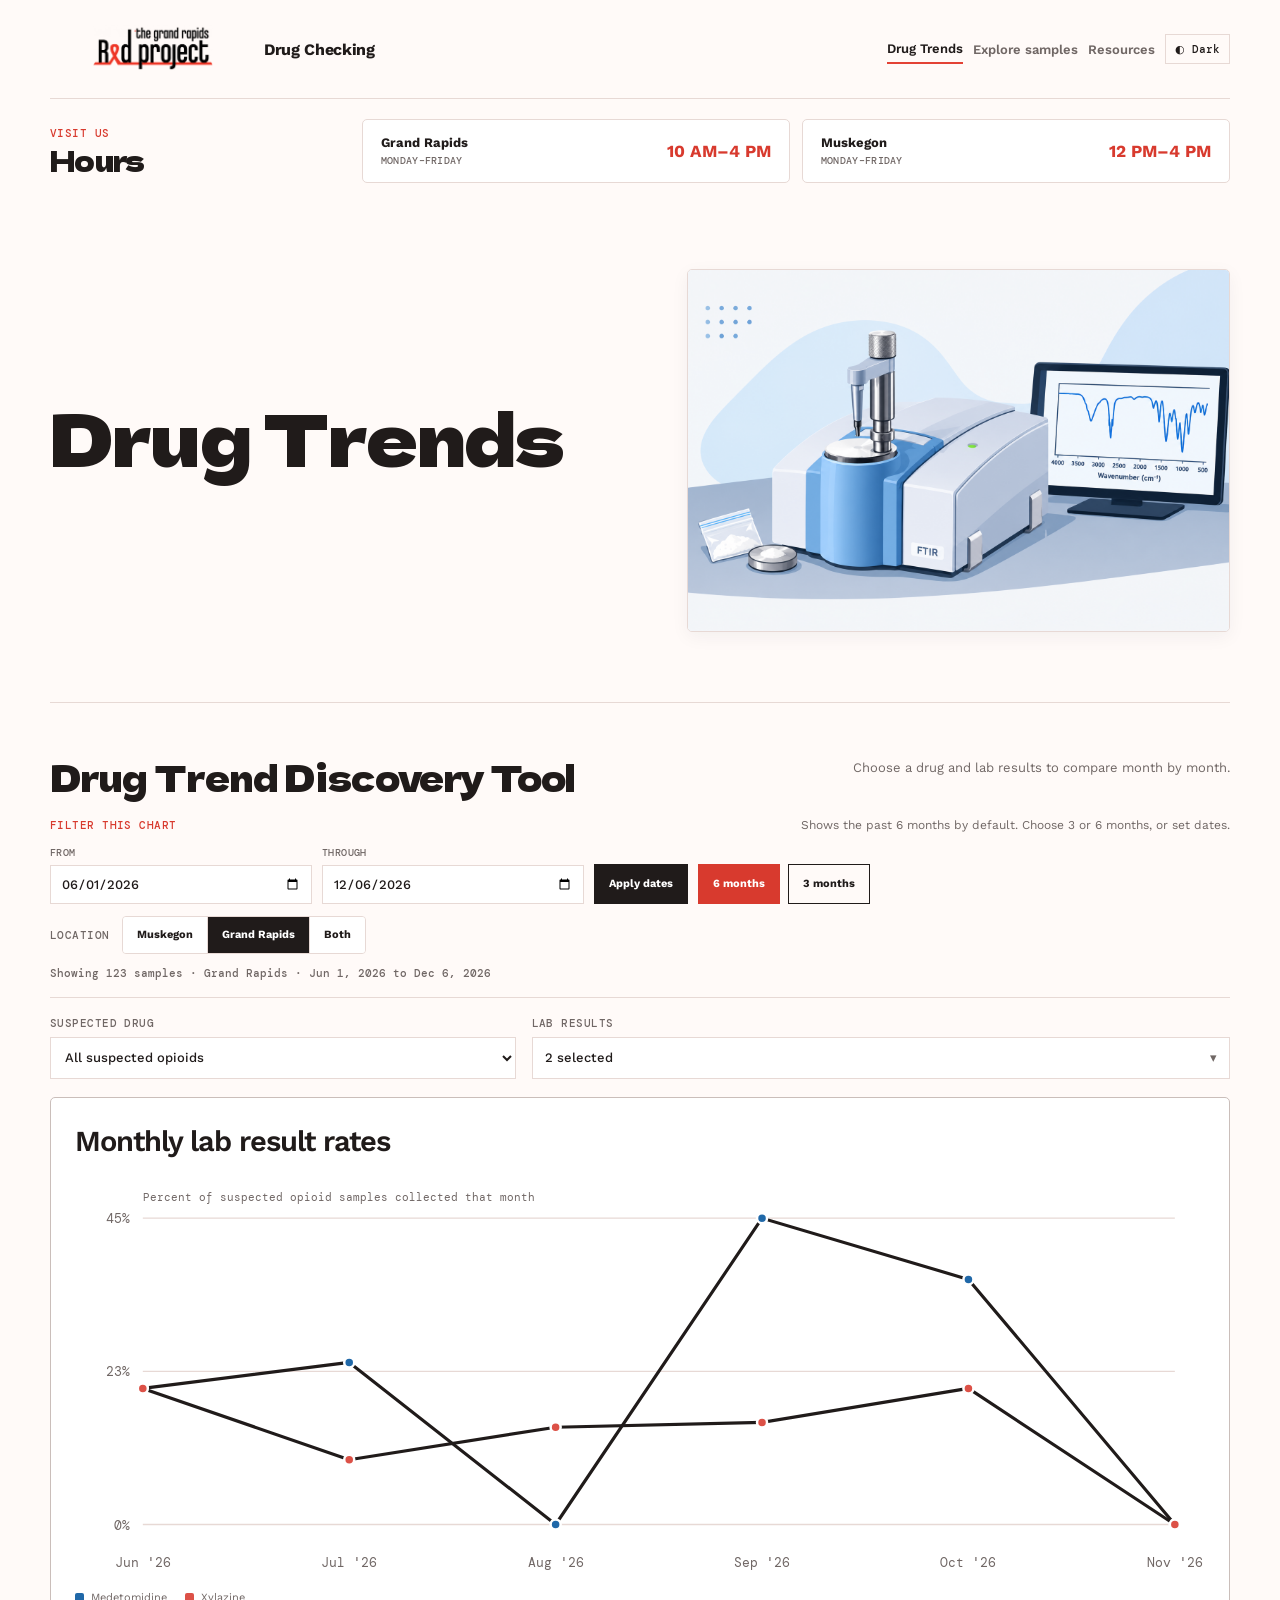
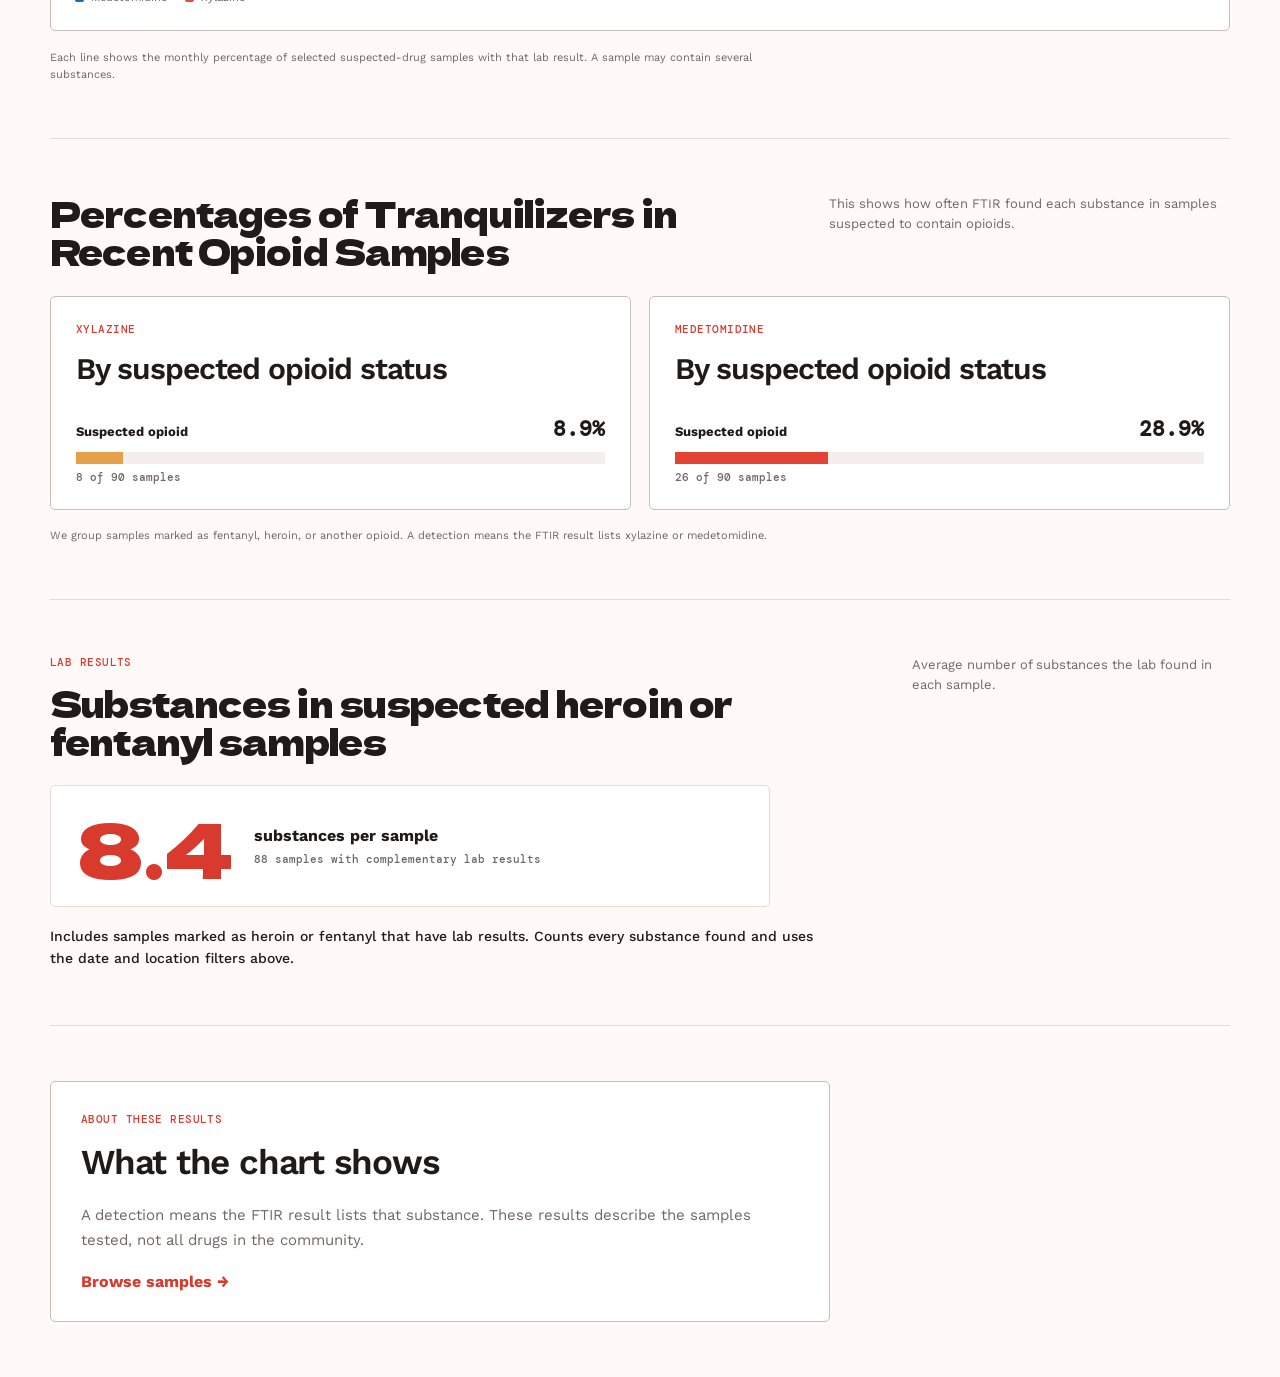
==== index.html @ 2e1897ca "Use full calendar months for trend presets" ====
<!doctype html>
<html lang="en">
  <head>
    <meta charset="UTF-8" />
    <meta name="viewport" content="width=device-width, initial-scale=1.0" />
    <meta name="description" content="Explore xylazine and medetomidine signals in StreetCheck drug-checking results over time." />
    <title>StreetCheck | Drug Trends</title>
    <link rel="preconnect" href="https://fonts.googleapis.com" />
    <link rel="preconnect" href="https://fonts.gstatic.com" crossorigin />
    <link href="https://fonts.googleapis.com/css2?family=DM+Mono:wght@400;500&family=Dela+Gothic+One&family=Work+Sans:wght@400;500;600;700;800&display=swap" rel="stylesheet" />
    <link rel="stylesheet" href="styles.css?v=lab-average-note-1" />
  </head>
  <body>
    <main>
      <nav class="nav wrap"><a class="brand" href="index.html"><img class="brand-logo" src="assets/grand-rapids-red-project-logo.png" alt="Grand Rapids Red Project"><span class="brand-title">Drug Checking</span></a><div class="nav-actions"><a class="page-link active" href="index.html" aria-current="page">Drug Trends</a><a class="page-link" href="samples.html">Explore samples</a><a class="page-link" href="resources.html">Resources</a><button class="theme-toggle" id="themeToggle" type="button" aria-label="Switch to dark theme" title="Switch to dark theme"><span aria-hidden="true">◐</span><span class="theme-label">Dark</span></button></div></nav>
      <section class="hours-strip wrap" aria-labelledby="hours-title">
        <div class="hours-heading"><p class="kicker">Visit us</p><h2 id="hours-title">Hours</h2></div>
        <article class="hours-card"><span>Grand Rapids</span><strong>10 AM–4 PM</strong><small>Monday–Friday</small></article>
        <article class="hours-card"><span>Muskegon</span><strong>12 PM–4 PM</strong><small>Monday–Friday</small></article>
      </section>
      <section class="hero trends-hero wrap" id="top">
        <div class="trends-hero-copy">
          <h1>Drug Trends</h1>
        </div>
        <figure class="trends-banner"><img src="assets/ftir-spectrometer-illustration.png" alt="Illustration of an FTIR spectrometer analyzing a sample, with a spectrum displayed on a monitor." /></figure>
      </section>
      <section class="wrap section" aria-labelledby="trend-title">
        <div class="section-head"><div><h2 id="trend-title">Drug Trend Discovery Tool</h2></div><p class="muted">Choose a drug and lab results to compare month by month.</p></div>
      <section class="date-range-toolbar" aria-label="Choose a date range for the trends">
        <div class="date-toolbar-heading"><p class="kicker">Filter this chart</p><p class="muted">Shows the past 6 months by default. Choose 3 or 6 months, or set dates.</p></div>
        <div class="date-controls"><label>From<input id="dateStart" type="date" /></label><label>Through<input id="dateEnd" type="date" /></label><button class="range-button" id="applyDateRange" type="button">Apply dates</button><div class="range-presets" role="group" aria-label="Quick date ranges"><button class="range-button secondary" id="rangeSixMonths" type="button" aria-pressed="true">6 months</button><button class="range-button secondary" id="rangeThreeMonths" type="button" aria-pressed="false">3 months</button></div></div>
          <div class="location-filter"><span class="location-filter-label">Location</span><div class="location-buttons" role="group" aria-label="Filter trends by location"><button class="location-button" type="button" data-town="muskegon" aria-pressed="false">Muskegon</button><button class="location-button" type="button" data-town="grand rapids" aria-pressed="true">Grand Rapids</button><button class="location-button" type="button" data-town="both" aria-pressed="false">Both</button></div></div>
        <p id="dateRangeStatus" class="date-range-status" aria-live="polite">Loading date range…</p>
        <p id="dateRangeError" class="date-range-error" role="alert" hidden></p>
      </section>
        <div class="trend-filter-controls" aria-label="Filter the monthly chart">
          <label class="trend-select-label" for="suspectedDrugFilter">Suspected drug<select id="suspectedDrugFilter"><option value="__opioids__">All suspected opioids</option><option value="__all__">All suspected drugs</option></select></label>
          <div class="contaminant-filter"><span class="trend-control-label" id="contaminantFilterLabel">Lab results</span><details id="contaminantPicker"><summary><span id="contaminantSelectionCount">Loading lab results…</span></summary><div class="contaminant-menu"><input id="contaminantSearch" type="search" placeholder="Search lab results" aria-label="Search complementary lab results"><div id="contaminantOptions" class="contaminant-options" role="group" aria-labelledby="contaminantFilterLabel"></div><button id="clearContaminants" class="clear-contaminants" type="button">Clear selections</button></div></details></div>
        </div>
        <article class="panel trend-panel combined-trend-panel"><div class="panel-head"><div><h2>Monthly lab result rates</h2></div></div><div class="chart-wrap"><svg id="combinedTrendChart" role="img" aria-label="Monthly percentage of samples matching the selected filters"></svg></div><div id="trendLegend" class="chart-legend" aria-label="Chart legend"></div></article>
        <p class="fine-print trend-note">Each line shows the monthly percentage of selected suspected-drug samples with that lab result. A sample may contain several substances.</p>
      </section>
      <section class="wrap section" aria-labelledby="expected-title">
        <div class="section-head"><div><h2 id="expected-title">Percentages of Tranquilizers in Recent Opioid Samples</h2></div><p class="muted">This shows how often FTIR found each substance in samples suspected to contain opioids.</p></div>
        <div class="expected-grid">
          <article class="panel expected-panel"><div class="panel-head"><div><p class="kicker">Xylazine</p><h2>By suspected opioid status</h2></div></div><div id="xylazineExpected" class="expected-chart" aria-live="polite"></div></article>
          <article class="panel expected-panel"><div class="panel-head"><div><p class="kicker">Medetomidine</p><h2>By suspected opioid status</h2></div></div><div id="medetomidineExpected" class="expected-chart" aria-live="polite"></div></article>
        </div>
        <p class="fine-print expected-note">We group samples marked as fentanyl, heroin, or another opioid. A detection means the FTIR result lists xylazine or medetomidine.</p>
      </section>
      <section class="wrap section" aria-labelledby="lab-average-title">
        <div class="section-head"><div><p class="kicker">Lab results</p><h2 id="lab-average-title">Substances in suspected heroin or fentanyl samples</h2></div><p class="muted">Average number of substances the lab found in each sample.</p></div>
        <article class="lab-average-card" aria-live="polite"><strong id="labSubstanceAverage">—</strong><div><h3>substances per sample</h3><p id="labSubstanceSampleCount">Calculating from lab results…</p></div></article>
        <p class="fine-print lab-average-note">Includes samples marked as heroin or fentanyl that have lab results. Counts every substance found and uses the date and location filters above.</p>
      </section>
      <section class="wrap section">
        <article class="panel reading-panel"><p class="kicker">About these results</p><h2>What the chart shows</h2><p class="trend-copy">A detection means the FTIR result lists that substance. These results describe the samples tested, not all drugs in the community.</p><a class="text-link" href="samples.html">Browse samples →</a></article>
      </section>
    </main>
      <template id="errorTemplate"><section class="error wrap"><p class="kicker">Data unavailable</p><h2>Samples could not be loaded.</h2><p>Refresh the page and try again.</p></section></template>
    <script src="trends.js?v=trend-calendar-month-range-1"></script>
  </body>
</html>
---- styles.css ----
:root{--ink:#201b1a;--pine:#d83a2e;--lime:#f2b7ad;--coral:#e34235;--paper:#fffaf8;--line:#e7d9d5;--muted:#706765;--surface:#ffffff;--on-ink:#ffffff} :root[data-theme="dark"]{--ink:#fff5f2;--pine:#ff8c7f;--lime:#f2b7ad;--coral:#ff7569;--paper:#211b1a;--line:#4b3936;--muted:#c1aeaa;--surface:#2d2422;--on-ink:#211b1a} *{box-sizing:border-box} html{scroll-behavior:smooth} body{margin:0;background:var(--paper);color:var(--ink);font-family:Work Sans,Arial,sans-serif}.wrap{width:min(1180px,calc(100% - 48px));margin:auto}.nav{display:flex;justify-content:space-between;align-items:center;padding:24px 0;border-bottom:1px solid var(--line)}.brand{display:flex;align-items:center;gap:9px;color:var(--ink);font-size:18px;font-weight:800;letter-spacing:-.6px;text-decoration:none}.mark{display:grid;place-items:center;width:27px;height:27px;border-radius:50%;background:var(--ink);color:var(--lime);font:500 14px 'DM Mono',monospace}.nav-actions,.local-status{display:flex;align-items:center;gap:10px}.local-status,.scope,.kicker,.badge,footer{font:500 11px 'DM Mono',monospace;letter-spacing:.04em;text-transform:uppercase}.local-status{color:var(--muted)}.local-status i{width:8px;height:8px;border-radius:50%;background:#53ac76;box-shadow:0 0 0 3px #dcebdd}.theme-toggle{display:flex;align-items:center;gap:7px;border:1px solid var(--line);background:transparent;color:var(--ink);padding:7px 9px;font:500 11px 'DM Mono',monospace;cursor:pointer}.theme-toggle:hover{background:var(--surface)}.hero{padding:86px 0 70px}.kicker{margin:0 0 15px;color:var(--pine)}h1,h2,p{margin-top:0}h1,h2{font-family:"Dela Gothic One",Impact,sans-serif;font-weight:400;letter-spacing:-.025em}h1{max-width:830px;margin-bottom:28px;font-size:clamp(38px,6vw,72px);line-height:.98;letter-spacing:-.025em}h1 em{color:var(--pine);font-family:"Dela Gothic One",Impact,sans-serif;font-weight:400;font-style:normal}h2{margin-bottom:0;font-size:clamp(23px,3vw,35px);line-height:1.08;letter-spacing:-.025em}.hero-copy{max-width:620px;color:var(--muted);font-size:18px;line-height:1.6}.scope{display:flex;flex-wrap:wrap;gap:8px;margin-top:31px}.scope span{padding:8px 10px;border:1px solid var(--line);border-radius:99px;color:var(--muted)}.section{padding:55px 0;border-top:1px solid var(--line)}.section-head,.panel-head{display:flex;align-items:start;justify-content:space-between;gap:20px}.muted{margin:0;color:var(--muted);font-size:13px;line-height:1.5}.metrics{display:grid;grid-template-columns:repeat(4,1fr);gap:12px;margin-top:28px}.metric{display:flex;min-height:145px;flex-direction:column;justify-content:space-between;padding:22px;border:1px solid var(--line);background:var(--surface)}.metric.highlight{border-color:var(--ink);background:var(--ink);color:var(--on-ink)}.metric .value{font-size:42px;font-weight:800;line-height:1;letter-spacing:-.07em}.metric .label{color:var(--muted);font:500 11px 'DM Mono',monospace;letter-spacing:.04em;text-transform:uppercase}.highlight .label{color:#b5c7c1}.grid-two{display:grid;grid-template-columns:1fr 1fr;gap:18px}.panel{min-width:0;padding:30px;border:1px solid var(--line);background:var(--surface)}.feature-panel{border-color:var(--pine);background:var(--pine);color:var(--on-ink)}.feature-panel .kicker{color:var(--lime)}.feature-copy{max-width:460px;margin:21px 0;color:#ffe7e3;line-height:1.6}.fine-print{margin:18px 0 0;color:#ffded9;font-size:11px;line-height:1.5}.signal-row{display:grid;grid-template-columns:130px 1fr 42px;gap:10px;align-items:center;margin:8px 0;font-size:12px}.signal-track,.stacked-bar{overflow:hidden;background:#8f312a;height:12px}.signal-fill{height:100%;background:var(--lime)}.signal-row strong,.count{font:500 12px 'DM Mono',monospace;text-align:right}.badge{padding:7px 9px;border-radius:99px;background:#fde9e5;color:var(--pine);white-space:nowrap}.stacked-bar{display:flex;height:20px;margin:32px 0 17px;background:var(--line)}.stacked-bar span{height:100%}.legend{display:flex;flex-wrap:wrap;gap:14px;color:var(--muted);font-size:12px}.legend span{display:flex;align-items:center;gap:6px}.dot{width:8px;height:8px;border-radius:50%}.rank-list{margin:22px 0 0;padding:0;list-style:none}.rank-list li{display:grid;grid-template-columns:28px 1fr 42px;gap:10px;align-items:center;padding:11px 0;border-bottom:1px solid var(--line);font-size:13px}.rank-list li:last-child{border-bottom:0}.rank{color:var(--muted);font:500 11px 'DM Mono',monospace}.substance{overflow:hidden;white-space:nowrap;text-overflow:ellipsis}.form-row{display:grid;grid-template-columns:minmax(110px,1.2fr) 2fr 38px;gap:12px;align-items:center;padding:10px 0;font-size:12px}.form-track{height:10px;background:var(--line)}.form-fill{height:100%;background:var(--coral)}.explorer{padding-bottom:75px}.filters{display:flex;gap:10px;margin:28px 0 16px}label{display:grid;flex:1;gap:6px;color:var(--muted);font:500 10px 'DM Mono',monospace;letter-spacing:.04em;text-transform:uppercase}label.search{flex:2}input,select{width:100%;padding:12px;border:1px solid var(--line);border-radius:0;outline-color:var(--pine);background:var(--surface);color:var(--ink);font:500 13px Work Sans,sans-serif}.results-count{margin-bottom:13px;color:var(--muted);font-size:13px}.table-scroll{overflow:auto;border:1px solid var(--line);background:var(--surface)}table{width:100%;min-width:920px;border-collapse:collapse;text-align:left}th{background:color-mix(in srgb,var(--surface) 82%,var(--line));color:var(--muted);font:500 10px 'DM Mono',monospace;letter-spacing:.04em;text-transform:uppercase}th,td{padding:13px 14px;border-bottom:1px solid var(--line);vertical-align:top;font-size:12px;line-height:1.45}td{max-width:270px}tbody tr:last-child td{border-bottom:0}.code{color:var(--pine);font-family:'DM Mono',monospace;white-space:nowrap}.pill{display:inline-block;padding:3px 7px;border-radius:99px;background:color-mix(in srgb,var(--surface) 65%,var(--line));font:500 10px 'DM Mono',monospace;white-space:nowrap}.pill.positive{background:#ffe0da;color:#9e2d22}:root[data-theme="dark"] .pill.positive{background:#5d332e;color:#ffd8d1} :root[data-theme="dark"] .badge{background:#49302c;color:#ffb4aa}.pager{display:flex;align-items:center;justify-content:flex-end;gap:13px;padding-top:15px;color:var(--muted);font:500 11px 'DM Mono',monospace}.pager button{padding:9px 12px;border:0;background:var(--ink);color:var(--on-ink);font:500 11px 'DM Mono',monospace;cursor:pointer}.pager button:disabled{opacity:.35;cursor:not-allowed}footer{display:flex;justify-content:space-between;gap:20px;padding:25px 0;border-top:1px solid var(--line);color:var(--muted);font-size:10px}.error{margin-top:120px;padding:40px;border:1px solid var(--line);background:var(--surface)}code{padding:3px 5px;background:color-mix(in srgb,var(--surface) 75%,var(--line))}@media(max-width:760px){.wrap{width:min(100% - 30px,1180px)}.hero{padding:57px 0 50px}.metrics,.grid-two{grid-template-columns:1fr 1fr}.grid-two{gap:12px}.panel{padding:22px}.filters,.section-head,footer{flex-direction:column}.section-head{gap:10px}}@media(max-width:500px){.metrics,.grid-two{grid-template-columns:1fr}.local-status{display:none}.nav-actions{gap:0}}

.page-link{padding:6px 0;color:var(--muted);font-size:13px;font-weight:600;text-decoration:none;white-space:nowrap}.page-link:hover,.page-link.active{color:var(--ink)}.page-link.active{border-bottom:2px solid var(--coral)}
.compact-hero{padding-bottom:56px}.trend-grid{display:grid;grid-template-columns:1fr 1fr;gap:18px;margin-top:28px}.trend-panel{padding:26px 24px}.trend-panel h2{font-size:clamp(20px,2.5vw,29px)}.chart-wrap{width:100%;margin-top:24px}.chart-wrap svg{display:block;width:100%;height:auto;overflow:visible}.chart-wrap text{fill:var(--muted);font:10px 'DM Mono',monospace}.chart-grid{stroke:var(--line);stroke-width:1}.axis-title{fill:var(--muted);font-size:9px!important}.trend-line{fill:none;stroke:var(--ink);stroke-width:2.5;stroke-linejoin:round;stroke-linecap:round}.chart-legend{display:flex;flex-wrap:wrap;gap:18px;margin-top:7px;color:var(--muted);font-size:11px}.chart-legend span{display:flex;align-items:center;gap:7px}.legend-swatch{width:9px;height:9px;border-radius:2px}.xylazine-swatch{background:var(--lime);border:1px solid #a4c43a}.medetomidine-swatch{background:var(--coral)}.legend-line{width:18px;border-top:2px solid var(--ink)}.trend-note{max-width:760px;margin-top:19px;color:var(--muted)}.trend-copy{margin:20px 0 0;color:var(--muted);font-size:15px;line-height:1.7}.text-link,.record-link{color:var(--pine);font-weight:700;text-decoration:none}.text-link{display:inline-block;margin-top:18px}.text-link:hover,.record-link:hover{text-decoration:underline}.metrics .metric:last-child .value{font-size:clamp(20px,2.3vw,32px)}.record-link{font-family:'DM Mono',monospace}
@media(max-width:900px){.nav-actions{gap:12px}}
@media(max-width:680px){.nav{align-items:flex-start;gap:12px}.nav-actions{flex-wrap:wrap;justify-content:flex-end;gap:10px 14px}.trend-grid{grid-template-columns:1fr}.trend-panel{padding:22px 18px}.compact-hero{padding-bottom:45px}}
.detail-link{display:inline-block;padding:7px 9px;border:1px solid var(--pine);background:transparent;color:var(--pine);font:700 11px Work Sans,sans-serif;text-decoration:none;white-space:nowrap;cursor:pointer}.detail-link:hover,.detail-link[aria-expanded="true"]{background:var(--pine);color:var(--on-ink)}
.trends-hero{display:grid;grid-template-columns:minmax(0,1.05fr) minmax(320px,.95fr);align-items:center;gap:36px}.trends-hero-copy{min-width:0}.trends-banner{width:100%;margin:0;overflow:hidden;border:1px solid var(--line);border-radius:14px;background:var(--surface);box-shadow:0 10px 28px #1b293315}.trends-banner img{display:block;width:100%;height:auto}@media(max-width:680px){.trends-hero{grid-template-columns:1fr;gap:26px}.trends-banner{width:min(100%,540px);justify-self:center}}
.xylazine-line{border-color:#a4c43a}.medetomidine-line{border-color:var(--coral)}
.record-detail-cell{padding:18px;background:var(--paper)}.sample-detail-grid{display:grid;grid-template-columns:repeat(4,minmax(0,1fr));gap:1px;overflow:hidden;border:1px solid var(--line);background:var(--line)}.sample-detail-grid .detail-item{min-width:0;min-height:98px;padding:15px;background:var(--surface)}.sample-detail-grid .detail-item span{display:block;margin-bottom:10px;overflow:hidden;color:var(--muted);font:500 10px 'DM Mono',monospace;letter-spacing:.05em;text-overflow:ellipsis;text-transform:uppercase;white-space:nowrap}.sample-detail-grid .detail-item strong{display:block;overflow-wrap:anywhere;font-size:13px;line-height:1.5}
@media(max-width:900px){.sample-detail-grid{grid-template-columns:repeat(3,minmax(0,1fr))}}
@media(max-width:600px){.sample-detail-grid{grid-template-columns:repeat(2,minmax(0,1fr))}.record-detail-cell{padding:10px}}
.expected-grid{display:grid;grid-template-columns:1fr 1fr;gap:18px;margin-top:26px}.expected-panel{padding:25px}.expected-panel h2{font-size:clamp(21px,2.4vw,30px);line-height:1.12}.expected-chart{display:grid;gap:20px;margin-top:28px}.expected-row-head{display:flex;align-items:baseline;justify-content:space-between;gap:12px;font-size:13px;font-weight:700}.expected-row-head strong{font:700 21px 'DM Mono',monospace}.expected-track{height:12px;margin-top:9px;overflow:hidden;background:color-mix(in srgb,var(--surface) 55%,var(--line))}.expected-track span{display:block;height:100%;background:var(--pine);transition:width .25s ease}#xylazineExpected .expected-track span{background:#e6a04a}#medetomidineExpected .expected-track span{background:var(--coral)}.expected-row p{margin:6px 0 0;color:var(--muted);font:500 11px 'DM Mono',monospace}.expected-note{max-width:820px;margin-top:18px;color:var(--muted)}
@media(max-width:680px){.expected-grid{grid-template-columns:1fr}.expected-panel{padding:22px 18px}}
.date-range-toolbar{display:grid;gap:12px;padding:20px 0 17px;border-bottom:1px solid var(--line)}.date-toolbar-heading{display:flex;justify-content:space-between;align-items:baseline;gap:18px}.date-toolbar-heading .kicker{margin:0}.date-toolbar-heading .muted{font-size:12px}.date-controls{display:grid;grid-template-columns:minmax(150px,1fr) minmax(150px,1fr) auto auto;align-items:end;gap:10px;max-width:820px}.date-controls label{min-width:0}.date-controls input{padding:10px}.range-button{min-height:40px;padding:9px 14px;border:1px solid var(--ink);background:var(--ink);color:var(--on-ink);font:700 11px Work Sans,sans-serif;white-space:nowrap;cursor:pointer}.range-button:hover{opacity:.84}.range-button.secondary{background:transparent;color:var(--ink)}.date-range-status{margin:0;color:var(--muted);font:500 11px 'DM Mono',monospace}.date-range-error{margin:0;color:#a52d22;font-size:12px}:root[data-theme="dark"] .date-range-error{color:#ff9e90}
@media(max-width:650px){.date-toolbar-heading{align-items:flex-start;flex-direction:column;gap:5px}.date-controls{grid-template-columns:1fr 1fr}.range-button{width:100%}}
.location-filter{display:flex;align-items:center;gap:12px;flex-wrap:wrap}.location-filter-label{color:var(--muted);font:500 11px 'DM Mono',monospace;text-transform:uppercase;letter-spacing:.04em}.location-buttons{display:inline-flex;border:1px solid var(--line);border-radius:4px;overflow:hidden}.location-button{min-height:36px;padding:8px 14px;border:0;border-right:1px solid var(--line);background:var(--surface);color:var(--ink);font:700 11px Work Sans,sans-serif;cursor:pointer}.location-button:last-child{border-right:0}.location-button[aria-pressed="true"]{background:var(--ink);color:var(--on-ink)}.location-button:focus-visible{outline:2px solid var(--pine);outline-offset:-3px}

.sample-detail-grid{gap:14px 16px;overflow:visible;border:0;background:transparent}.sample-detail-grid .detail-item{padding:18px;border:1px solid var(--line)}

.brand-logo{display:block;width:clamp(155px,18vw,205px);height:auto;max-height:50px;object-fit:contain}
@media(max-width:500px){.brand-logo{width:145px;max-height:42px}}

.result-cell{min-width:210px;max-width:380px;white-space:normal;line-height:1.5;overflow-wrap:anywhere}.table-scroll table{min-width:1120px}.sample-detail-grid .detail-item{line-height:1.5}

.detail-section{grid-column:1/-1;padding:2px 0 12px}.detail-section h3{margin:0 0 12px;color:var(--pine);font-size:14px;font-weight:700}.detail-group{display:grid;grid-template-columns:repeat(4,minmax(0,1fr));gap:12px 14px}.detail-section + .detail-section{padding-top:18px;border-top:1px solid var(--line)}@media(max-width:900px){.detail-group{grid-template-columns:repeat(3,minmax(0,1fr))}}@media(max-width:600px){.detail-group{grid-template-columns:repeat(2,minmax(0,1fr))}}

.hours-strip{display:grid;grid-template-columns:minmax(150px,.7fr) 1fr 1fr;gap:12px;align-items:stretch;padding-top:20px}.hours-heading{display:flex;flex-direction:column;justify-content:center}.hours-heading .kicker{margin:0 0 5px}.hours-heading h2{font-size:clamp(21px,2.3vw,28px)}.hours-card{display:grid;grid-template-columns:1fr auto;gap:4px 12px;align-content:center;padding:15px 18px;border:1px solid var(--line);background:var(--surface)}.hours-card span{font-size:13px;font-weight:700}.hours-card strong{grid-column:2;grid-row:1/3;align-self:center;color:var(--pine);font-size:17px;white-space:nowrap}.hours-card small{color:var(--muted);font:500 10px 'DM Mono',monospace;letter-spacing:.03em;text-transform:uppercase}@media(max-width:600px){.hours-strip{grid-template-columns:1fr 1fr;padding-top:14px}.hours-heading{grid-column:1/-1}.hours-card{padding:13px 12px;grid-template-columns:1fr}.hours-card strong{grid-column:1;grid-row:auto}.hours-card small{grid-row:auto}}

.range-presets{display:flex;gap:8px;align-self:end}.range-button.secondary[aria-pressed="true"]{border-color:var(--pine);background:var(--pine);color:var(--on-ink)}@media(max-width:650px){.range-presets{grid-column:1/-1}.range-presets .range-button{flex:1}}

.town-cell{min-width:125px;max-width:155px;white-space:normal;overflow-wrap:anywhere;font-weight:600}
@media(max-width:680px){
  .table-scroll{overflow:visible;border:0;background:transparent}
  .table-scroll table{display:block;width:100%;min-width:0}
  .table-scroll thead{display:none}
  .table-scroll tbody{display:grid;gap:12px;width:100%}
  .table-scroll tbody tr:not(.record-detail-row){display:grid;grid-template-columns:minmax(0,1fr);border:1px solid var(--line);background:var(--surface)}
  .table-scroll tbody tr:not(.record-detail-row) td{display:grid;grid-template-columns:88px minmax(0,1fr);gap:12px;align-items:start;width:auto;max-width:none;min-width:0;padding:11px 12px;border-bottom:1px solid var(--line);font-size:13px;line-height:1.45}
  .table-scroll tbody tr:not(.record-detail-row) td::before{content:attr(data-label);color:var(--muted);font:500 10px 'DM Mono',monospace;letter-spacing:.04em;text-transform:uppercase}
  .table-scroll tbody tr:not(.record-detail-row) td:last-child{border-bottom:0}
  .table-scroll tbody tr:not(.record-detail-row) .result-cell{min-width:0;max-width:none;overflow-wrap:anywhere}
  .table-scroll tbody tr:not(.record-detail-row) .town-cell{min-width:0;max-width:none}
  .table-scroll tbody tr:not(.record-detail-row) .detail-link{justify-self:start}
  .table-scroll tbody tr.record-detail-row[hidden]{display:none!important}
  .table-scroll tbody tr.record-detail-row:not([hidden]){display:block;border:1px solid var(--line);background:var(--paper)}
  .table-scroll td.record-detail-cell{display:block;width:100%;max-width:none;padding:12px}
  .table-scroll td.record-detail-cell::before{display:none}
  .sample-detail-grid{display:block;overflow:visible;border:0;background:transparent}
  .detail-section{padding:4px 0 12px}
  .detail-section h3{margin-bottom:9px}
  .detail-group{grid-template-columns:minmax(0,1fr);gap:8px}
  .detail-group .detail-item{min-height:0;padding:13px}
  .sample-detail-grid .detail-item span{white-space:normal}
}
@media(max-width:390px){.table-scroll tbody tr:not(.record-detail-row) td{grid-template-columns:76px minmax(0,1fr);gap:8px;padding:10px}.brand-logo{width:130px}}
.lab-average-card{display:flex;align-items:center;gap:20px;max-width:720px;margin-top:25px;padding:22px 26px;border:1px solid var(--line);background:var(--surface)}.lab-average-card>strong{color:var(--pine);font:400 clamp(48px,8vw,76px)/1 'Dela Gothic One',Impact,sans-serif}.lab-average-card h3{margin:0 0 7px;font-size:16px}.lab-average-card p{margin:0;color:var(--muted);font:500 11px 'DM Mono',monospace}.lab-average-note{max-width:780px}@media(max-width:500px){.lab-average-card{gap:15px;padding:17px}.lab-average-card>strong{font-size:54px}}

.reading-panel{max-width:780px}
.resource-feature{display:flex;align-items:center;justify-content:space-between;gap:20px;margin-top:24px;padding:24px 28px;border:2px solid var(--pine);background:var(--pine);color:var(--on-ink);text-decoration:none;transition:transform .18s ease,box-shadow .18s ease}.resource-feature:hover{transform:translateY(-2px);box-shadow:0 12px 28px #1a2a1d22}.resource-feature>span{display:grid;gap:7px}.resource-feature .kicker{margin:0;color:var(--lime)}.resource-feature strong{font-family:'Dela Gothic One',sans-serif;font-size:clamp(24px,3.3vw,38px);font-weight:400;line-height:1}.resource-feature-copy{font-size:14px;color:#fff0ed}.resource-feature>b{font-size:28px}.resources-grid{display:grid;grid-template-columns:repeat(2,minmax(0,1fr));gap:18px;margin-top:28px}.resource-card{display:flex;min-width:0;flex-direction:column;align-items:stretch;gap:13px}.resource-card .kicker{margin:0}.resource-card h2{font-size:clamp(21px,2.4vw,29px);line-height:1.12}.resource-card>p:not(.kicker):not(.resource-contact){margin:0;color:var(--muted);font-size:14px;line-height:1.6}.resource-link{display:flex;align-items:center;justify-content:space-between;gap:14px;padding:12px 0;border-top:1px solid var(--line);color:var(--pine);font-size:13px;font-weight:700;text-decoration:none}.resource-link:last-of-type{margin-top:auto}.resource-link:hover span{text-decoration:underline}.resource-link b{flex:none;font-size:17px}.resource-contact{margin:auto 0 0;padding-top:10px;color:var(--ink);font-size:13px;font-weight:600}.resource-contact a{color:var(--pine);text-decoration:none}.resource-contact a:hover{text-decoration:underline}.resource-alert{border-color:var(--pine);background:var(--pine);color:var(--on-ink)}.resource-alert .kicker{color:var(--lime)}.resource-alert>p:not(.kicker){color:#fff0ed!important}.resource-alert .resource-link{border-color:#ffffff55;color:var(--on-ink)}.resources-note{margin-top:20px}
@media(max-width:680px){.resources-grid{grid-template-columns:1fr;gap:13px}.resource-card{gap:11px;padding:22px}.resource-card h2{font-size:23px}.resource-feature{padding:22px}}
.brand-title{color:var(--ink);font-size:16px;font-weight:700;letter-spacing:-.02em;white-space:nowrap}@media(max-width:680px){.nav{flex-wrap:wrap}.brand-logo{width:clamp(120px,34vw,165px);max-height:42px}.brand-title{font-size:15px}.nav-actions{width:100%;justify-content:flex-start}}@media(max-width:390px){.brand-logo{width:112px}.brand-title{font-size:14px}}
.trend-filter-controls{display:grid;grid-template-columns:minmax(210px,1fr) minmax(280px,1.5fr);align-items:end;gap:16px;padding:18px 0}.trend-select-label,.trend-control-label{display:grid;gap:7px;color:var(--muted);font:500 11px 'DM Mono',monospace;letter-spacing:.04em;text-transform:uppercase}.trend-select-label select{min-height:42px;padding:10px;background:var(--surface);color:var(--ink);font:500 13px Work Sans,sans-serif;text-transform:none}.contaminant-filter{display:grid;gap:7px}.contaminant-filter details{position:relative}.contaminant-filter summary{display:flex;align-items:center;justify-content:space-between;min-height:42px;padding:10px 12px;border:1px solid var(--line);background:var(--surface);color:var(--ink);font:500 13px Work Sans,sans-serif;cursor:pointer;list-style:none}.contaminant-filter summary::-webkit-details-marker{display:none}.contaminant-filter summary::after{content:'▾';margin-left:12px;color:var(--muted)}.contaminant-menu{position:absolute;z-index:20;top:calc(100% + 5px);left:0;width:min(440px,calc(100vw - 36px));padding:12px;border:1px solid var(--line);background:var(--surface);box-shadow:0 10px 28px #1b293322}.contaminant-menu>input{padding:9px}.contaminant-options{display:grid;max-height:240px;overflow:auto;margin-top:9px;border:1px solid var(--line)}.contaminant-option{display:flex;grid-template-columns:auto 1fr;align-items:center;gap:9px;padding:8px 9px;color:var(--ink);font:500 12px Work Sans,sans-serif;letter-spacing:normal;text-transform:none;cursor:pointer}.contaminant-option:hover{background:color-mix(in srgb,var(--surface) 75%,var(--line))}.contaminant-option input{width:15px;height:15px;flex:none;margin:0;accent-color:var(--pine)}.contaminant-empty{margin:0;padding:12px;color:var(--muted);font-size:12px}.clear-contaminants{margin-top:10px;padding:7px 10px;border:1px solid var(--line);background:transparent;color:var(--ink);font:600 12px Work Sans,sans-serif;cursor:pointer}.trend-legend-swatch{width:9px;height:9px;border-radius:2px;flex:none}.chart-empty-message{fill:var(--muted)!important;font:500 13px Work Sans,sans-serif!important}@media(max-width:650px){.trend-filter-controls{grid-template-columns:1fr;gap:13px}.contaminant-menu{position:static;width:100%;margin-top:5px}}
.lab-average-note{color:var(--ink);font-size:14px;font-weight:500;line-height:1.6}

/* Give information panels a quieter, more editorial feel. */
.panel,.metric,.hours-card,.resource-card,.lab-average-card,.trends-banner{
  border-radius:5px;
}
.panel{
  border-color:color-mix(in srgb,var(--line) 76%,var(--muted));
}
.panel h2{
  font-family:Work Sans,Arial,sans-serif;
  font-weight:600;
  letter-spacing:-.035em;
  line-height:1.2;
}
.feature-panel,.resource-alert{border-radius:5px}
.metric:not(.highlight){border-color:color-mix(in srgb,var(--line) 76%,var(--muted))}
.trends-banner{box-shadow:0 5px 18px #1b29330d}

.priority-resources{display:grid;grid-template-columns:repeat(4,minmax(0,1fr));gap:14px;margin:24px 0}
.priority-resources .priority-resource{min-width:0;min-height:145px;margin:0;padding:22px;}
.priority-resources .priority-resource>span{min-width:0}
.priority-resources .priority-resource strong{overflow-wrap:anywhere}
.resources-grid .resource-link{color:var(--muted);font-weight:600}
.resources-grid .resource-link:hover{color:var(--pine)}
.resources-grid .resource-alert .resource-link{color:var(--on-ink)}
.resources-grid .resource-alert .resource-link:hover{color:var(--on-ink)}
@media(max-width:900px){.priority-resources{grid-template-columns:repeat(2,minmax(0,1fr))}}
@media(max-width:680px){.priority-resources{grid-template-columns:1fr;gap:13px}.priority-resources .priority-resource{min-height:96px;padding:22px}}
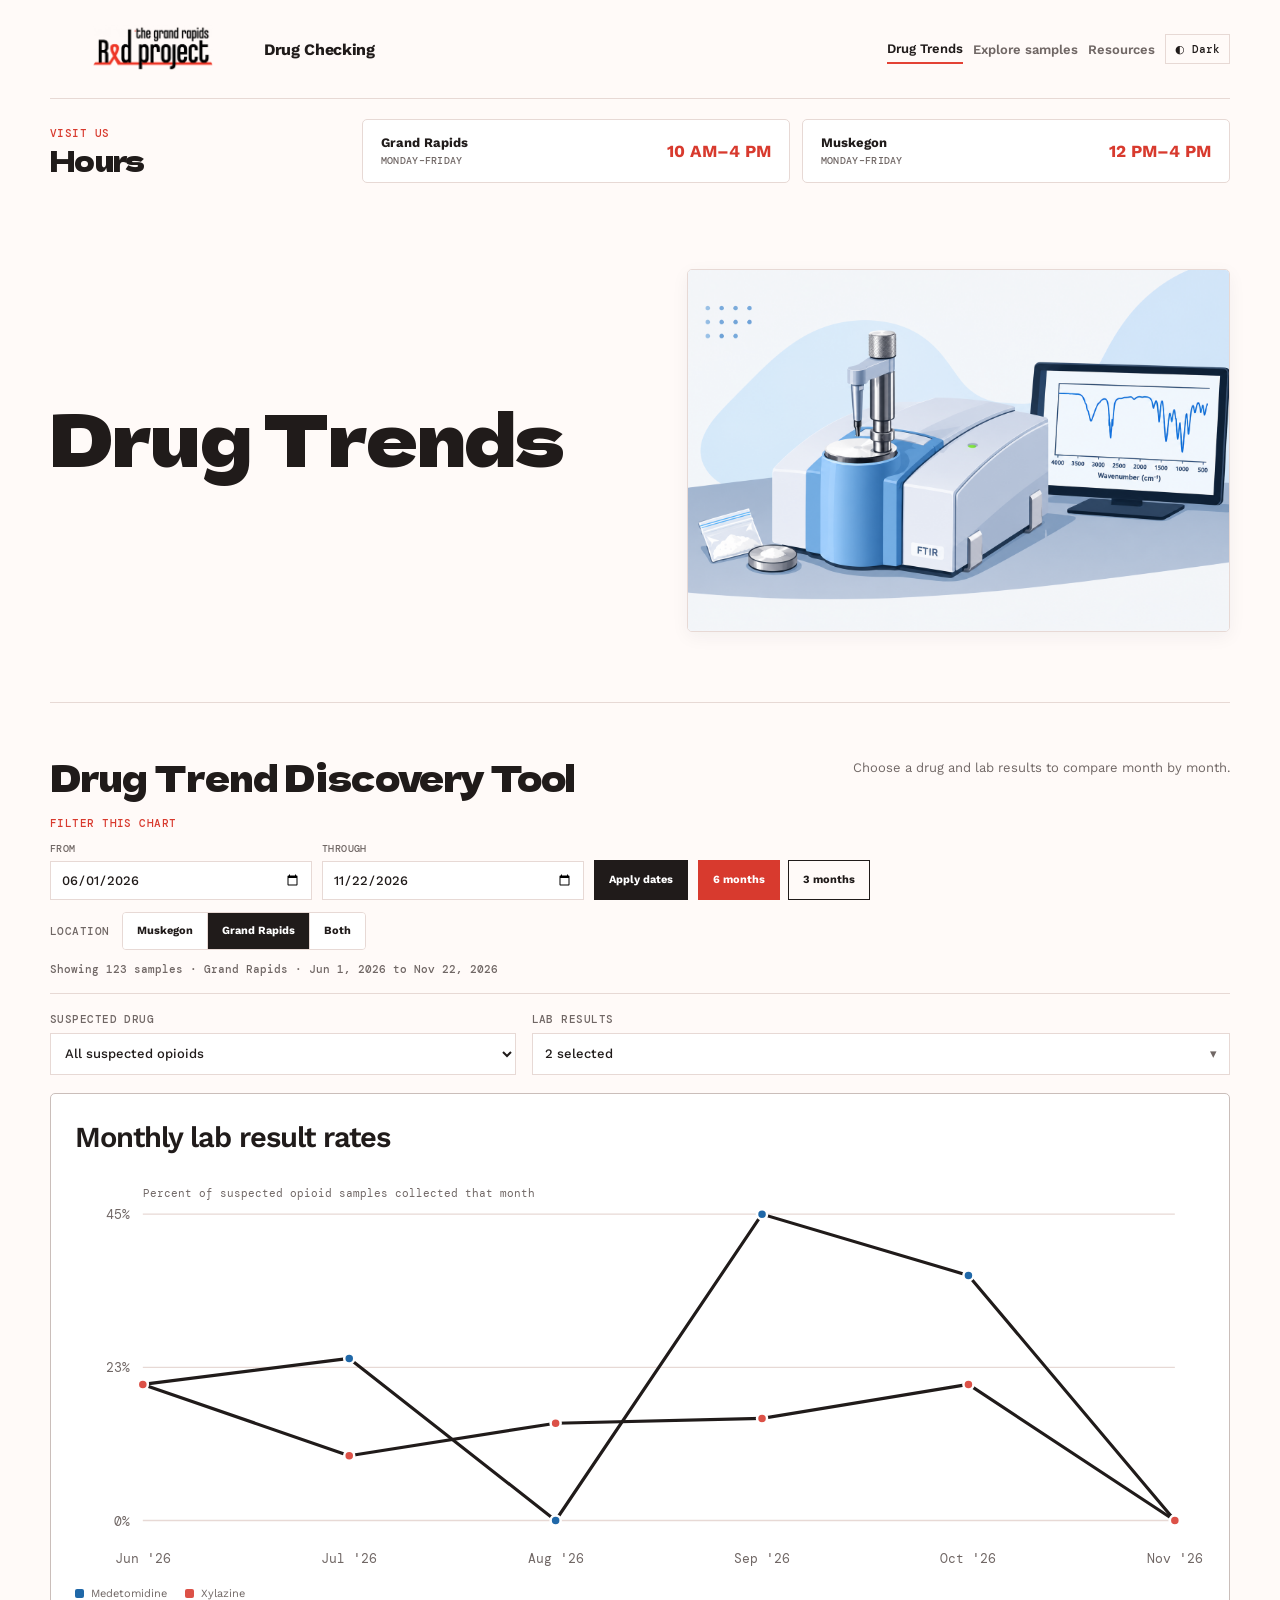
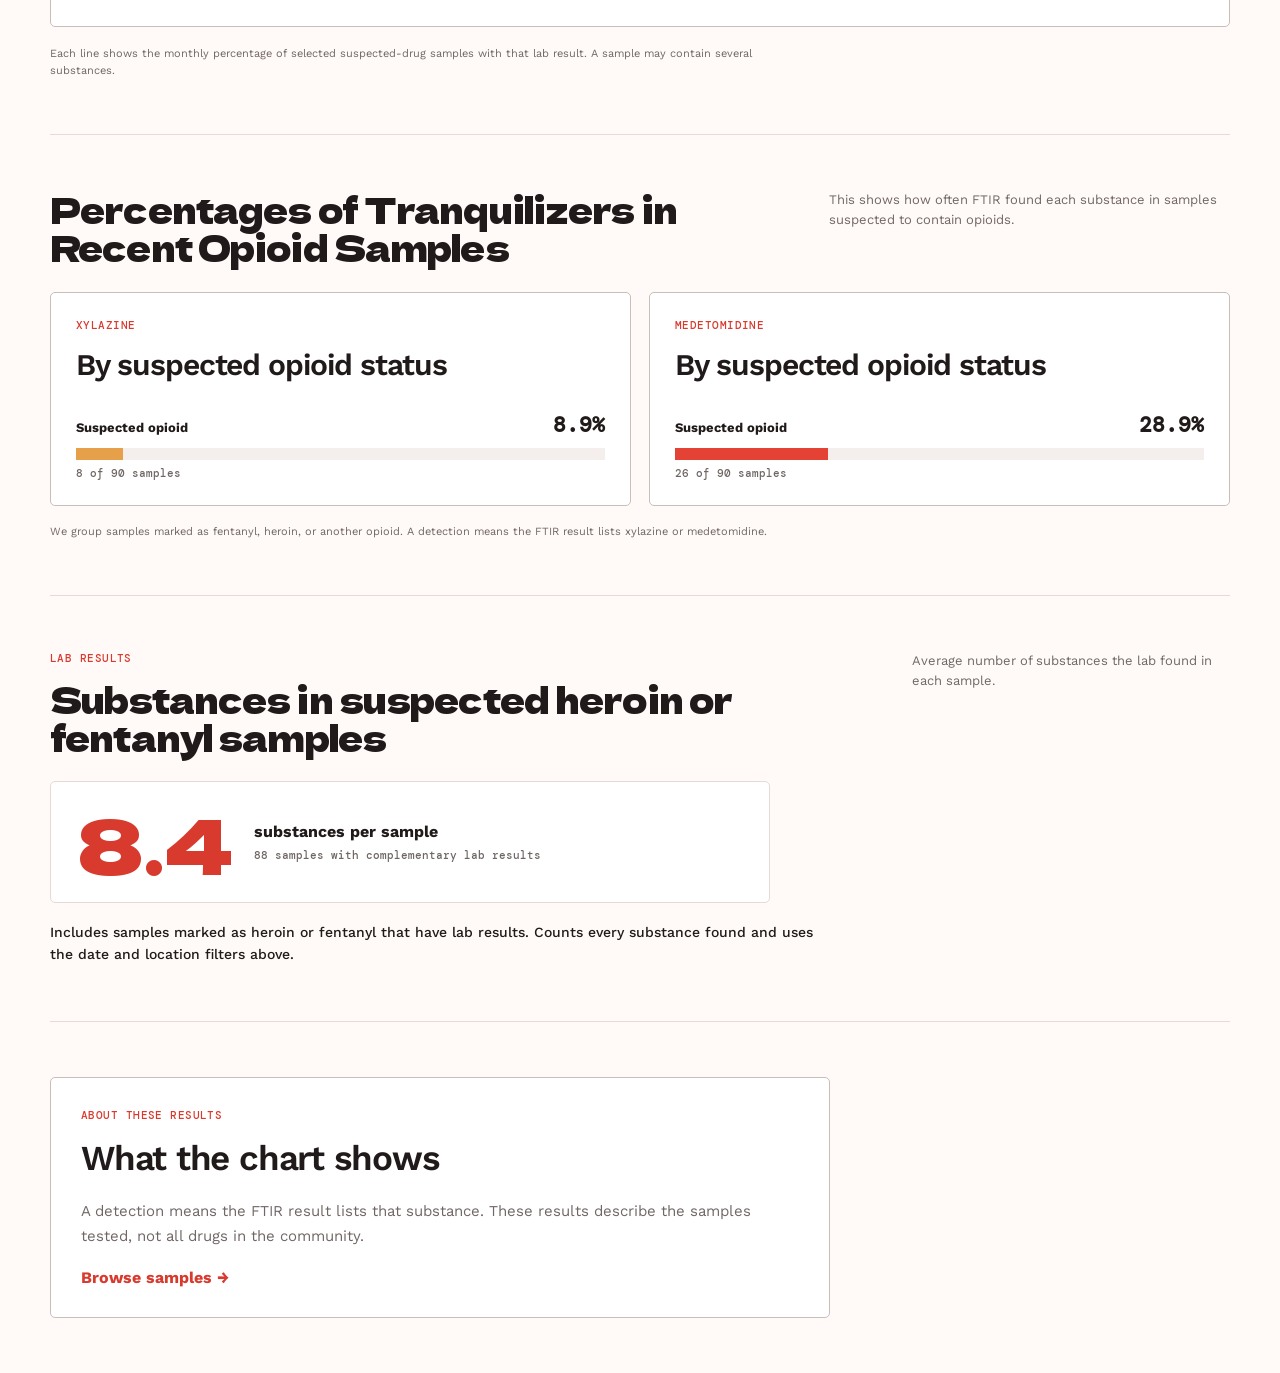
==== commit 4ad03a3e: "Exclude newest two weeks from preset trend ranges" ====
--- a/index.html
+++ b/index.html
@@ -27,7 +27,7 @@
       <section class="wrap section" aria-labelledby="trend-title">
         <div class="section-head"><div><h2 id="trend-title">Drug Trend Discovery Tool</h2></div><p class="muted">Choose a drug and lab results to compare month by month.</p></div>
       <section class="date-range-toolbar" aria-label="Choose a date range for the trends">
-        <div class="date-toolbar-heading"><p class="kicker">Filter this chart</p><p class="muted">Shows the past 6 months by default. Choose 3 or 6 months, or set dates.</p></div>
+        <div class="date-toolbar-heading"><p class="kicker">Filter this chart</p></div>
         <div class="date-controls"><label>From<input id="dateStart" type="date" /></label><label>Through<input id="dateEnd" type="date" /></label><button class="range-button" id="applyDateRange" type="button">Apply dates</button><div class="range-presets" role="group" aria-label="Quick date ranges"><button class="range-button secondary" id="rangeSixMonths" type="button" aria-pressed="true">6 months</button><button class="range-button secondary" id="rangeThreeMonths" type="button" aria-pressed="false">3 months</button></div></div>
           <div class="location-filter"><span class="location-filter-label">Location</span><div class="location-buttons" role="group" aria-label="Filter trends by location"><button class="location-button" type="button" data-town="muskegon" aria-pressed="false">Muskegon</button><button class="location-button" type="button" data-town="grand rapids" aria-pressed="true">Grand Rapids</button><button class="location-button" type="button" data-town="both" aria-pressed="false">Both</button></div></div>
         <p id="dateRangeStatus" class="date-range-status" aria-live="polite">Loading date range…</p>
@@ -58,6 +58,6 @@
       </section>
     </main>
       <template id="errorTemplate"><section class="error wrap"><p class="kicker">Data unavailable</p><h2>Samples could not be loaded.</h2><p>Refresh the page and try again.</p></section></template>
-    <script src="trends.js?v=trend-calendar-month-range-1"></script>
+    <script src="trends.js?v=trend-calendar-month-range-2"></script>
   </body>
 </html>
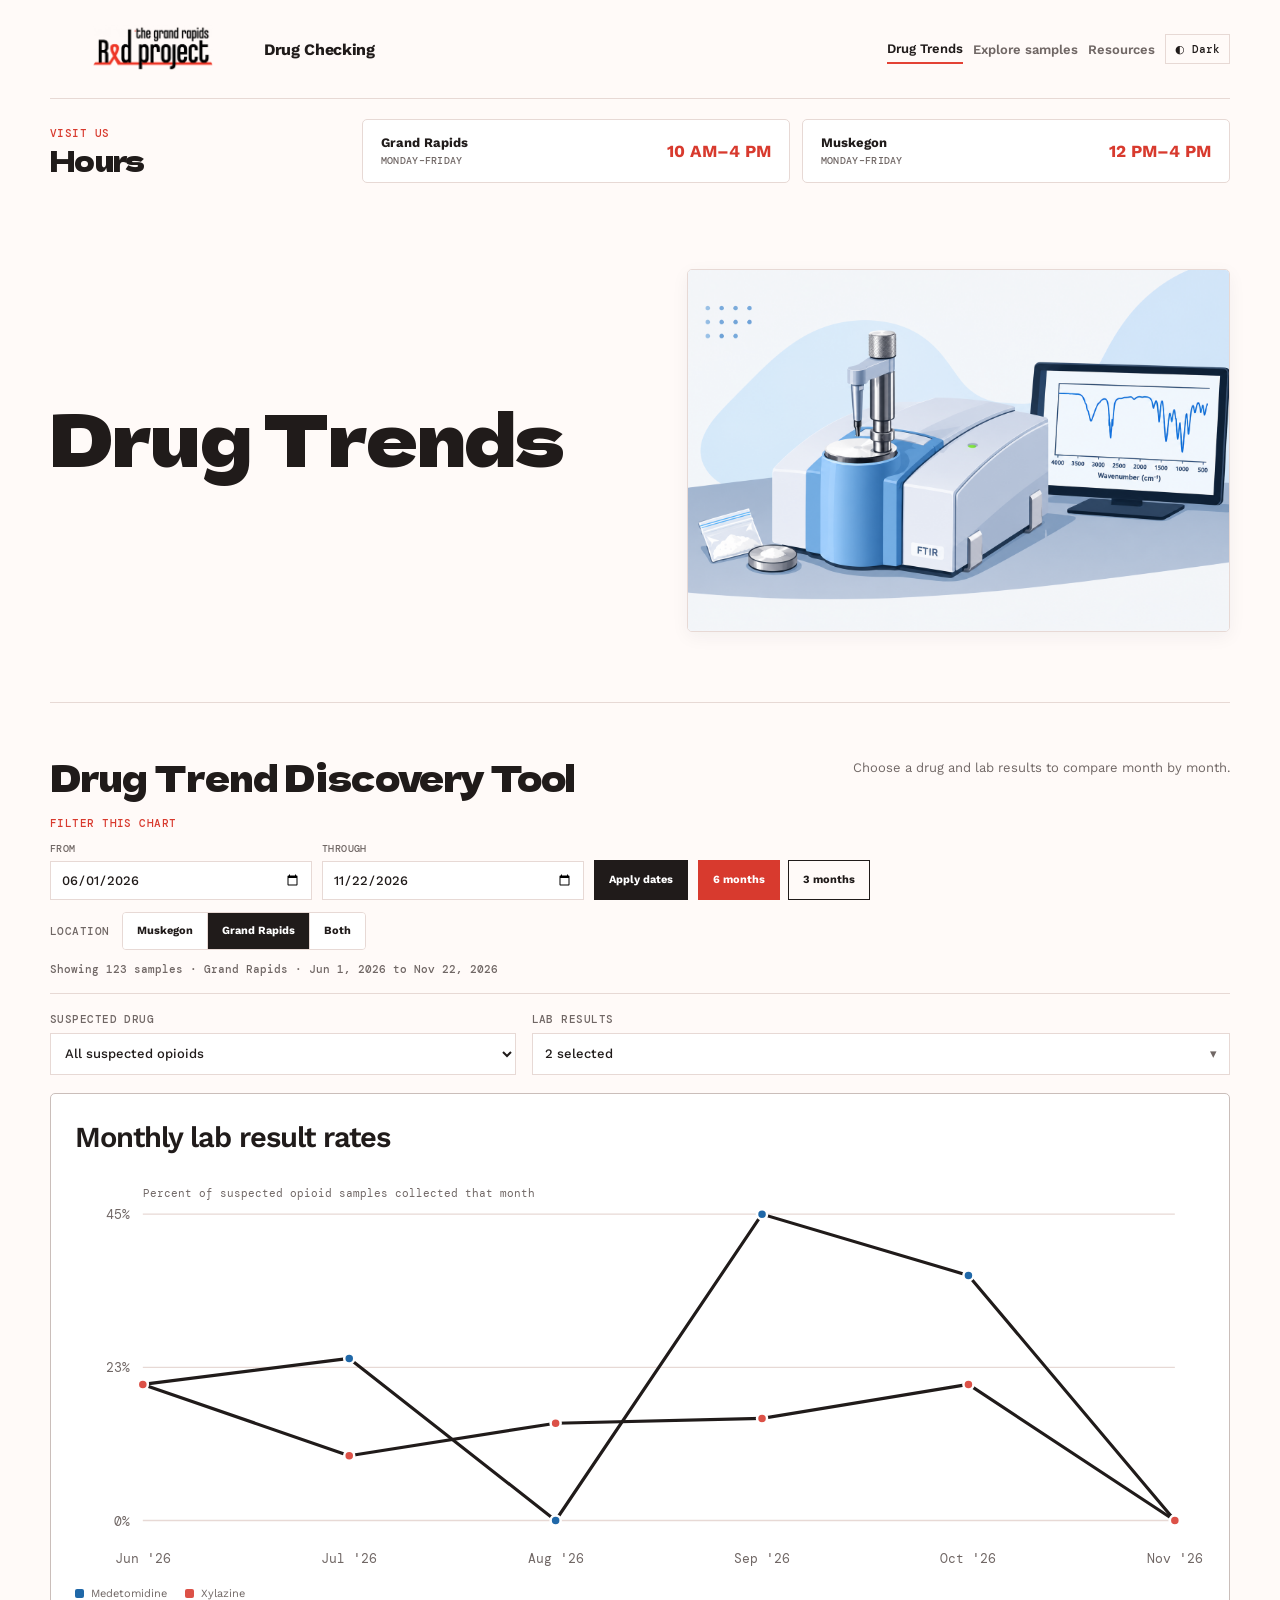
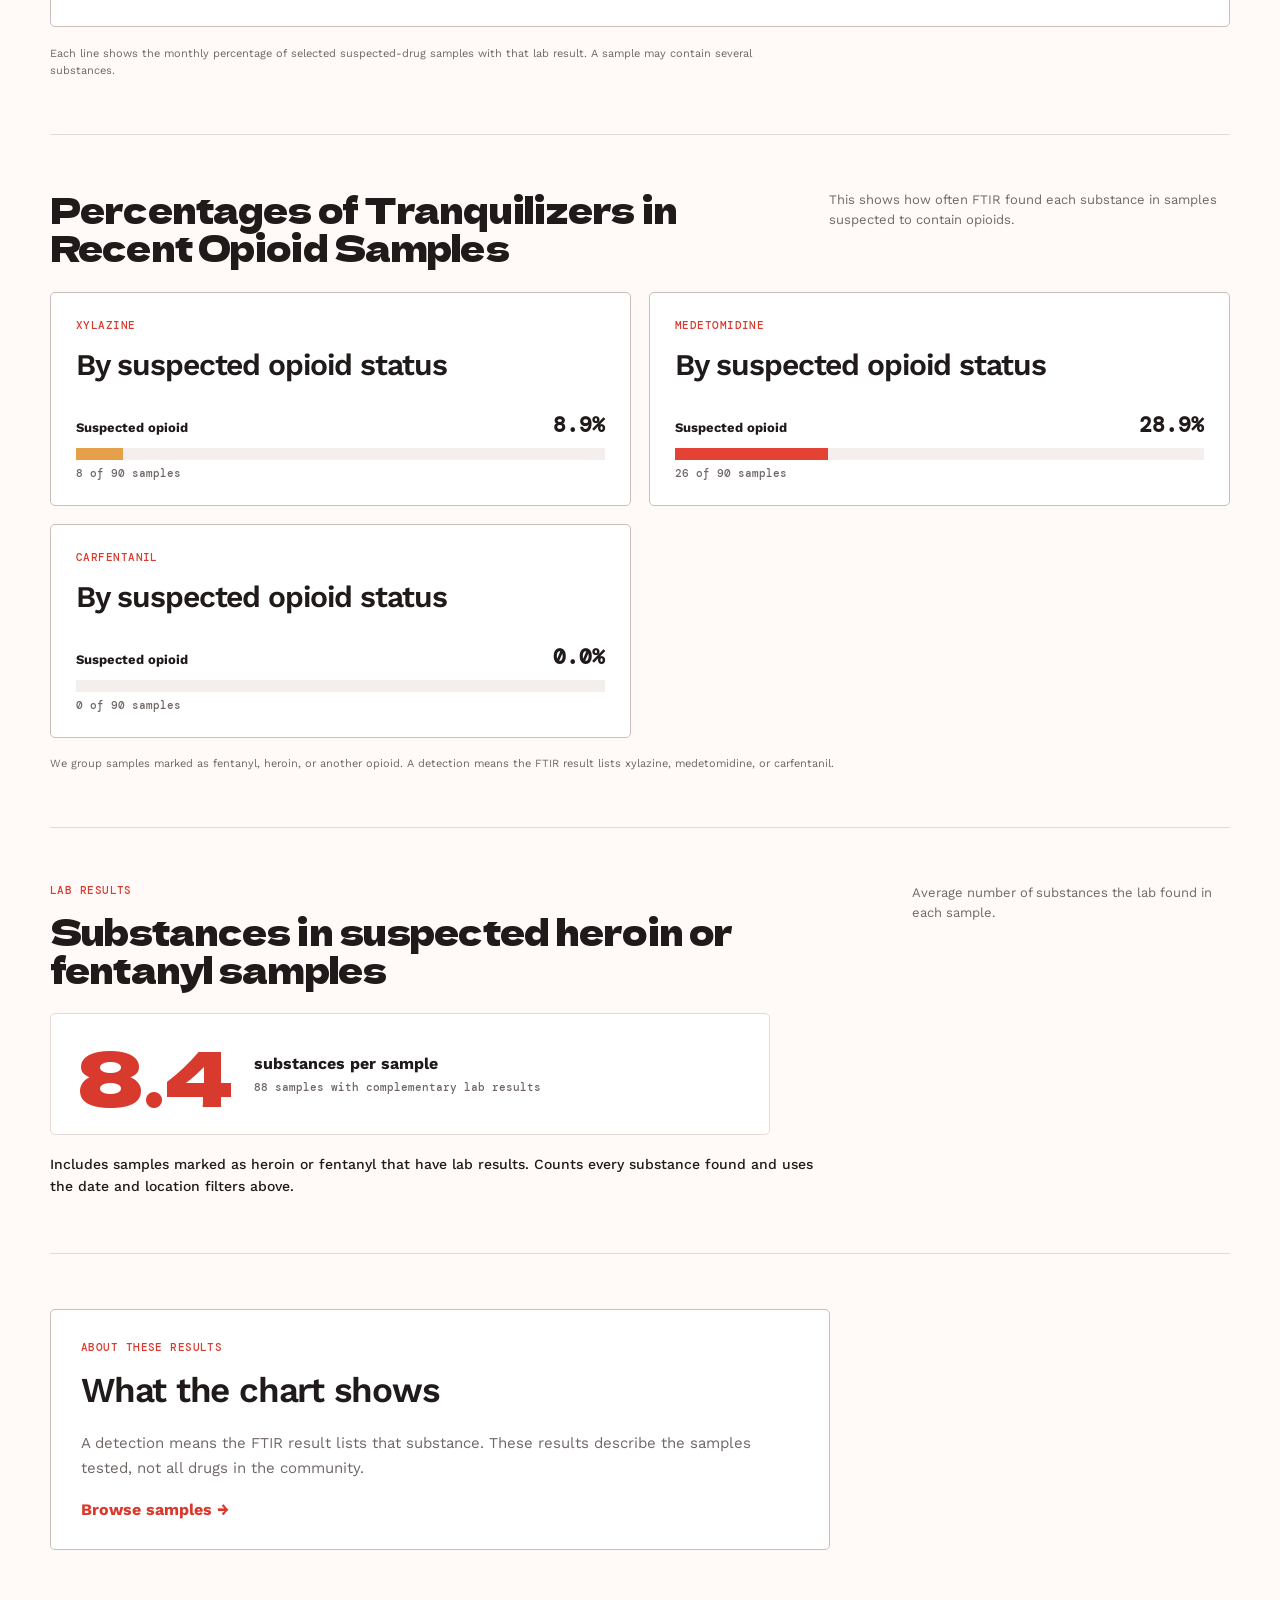
==== commit 427d8c39: "Add carfentanil percentage panel" ====
--- a/index.html
+++ b/index.html
@@ -45,8 +45,9 @@
         <div class="expected-grid">
           <article class="panel expected-panel"><div class="panel-head"><div><p class="kicker">Xylazine</p><h2>By suspected opioid status</h2></div></div><div id="xylazineExpected" class="expected-chart" aria-live="polite"></div></article>
           <article class="panel expected-panel"><div class="panel-head"><div><p class="kicker">Medetomidine</p><h2>By suspected opioid status</h2></div></div><div id="medetomidineExpected" class="expected-chart" aria-live="polite"></div></article>
+          <article class="panel expected-panel"><div class="panel-head"><div><p class="kicker">Carfentanil</p><h2>By suspected opioid status</h2></div></div><div id="carfentanilExpected" class="expected-chart" aria-live="polite"></div></article>
         </div>
-        <p class="fine-print expected-note">We group samples marked as fentanyl, heroin, or another opioid. A detection means the FTIR result lists xylazine or medetomidine.</p>
+        <p class="fine-print expected-note">We group samples marked as fentanyl, heroin, or another opioid. A detection means the FTIR result lists xylazine, medetomidine, or carfentanil.</p>
       </section>
       <section class="wrap section" aria-labelledby="lab-average-title">
         <div class="section-head"><div><p class="kicker">Lab results</p><h2 id="lab-average-title">Substances in suspected heroin or fentanyl samples</h2></div><p class="muted">Average number of substances the lab found in each sample.</p></div>
--- a/styles.css
+++ b/styles.css
@@ -57,7 +57,7 @@
 .lab-average-card{display:flex;align-items:center;gap:20px;max-width:720px;margin-top:25px;padding:22px 26px;border:1px solid var(--line);background:var(--surface)}.lab-average-card>strong{color:var(--pine);font:400 clamp(48px,8vw,76px)/1 'Dela Gothic One',Impact,sans-serif}.lab-average-card h3{margin:0 0 7px;font-size:16px}.lab-average-card p{margin:0;color:var(--muted);font:500 11px 'DM Mono',monospace}.lab-average-note{max-width:780px}@media(max-width:500px){.lab-average-card{gap:15px;padding:17px}.lab-average-card>strong{font-size:54px}}
 
 .reading-panel{max-width:780px}
-.resource-feature{display:flex;align-items:center;justify-content:space-between;gap:20px;margin-top:24px;padding:24px 28px;border:2px solid var(--pine);background:var(--pine);color:var(--on-ink);text-decoration:none;transition:transform .18s ease,box-shadow .18s ease}.resource-feature:hover{transform:translateY(-2px);box-shadow:0 12px 28px #1a2a1d22}.resource-feature>span{display:grid;gap:7px}.resource-feature .kicker{margin:0;color:var(--lime)}.resource-feature strong{font-family:'Dela Gothic One',sans-serif;font-size:clamp(24px,3.3vw,38px);font-weight:400;line-height:1}.resource-feature-copy{font-size:14px;color:#fff0ed}.resource-feature>b{font-size:28px}.resources-grid{display:grid;grid-template-columns:repeat(2,minmax(0,1fr));gap:18px;margin-top:28px}.resource-card{display:flex;min-width:0;flex-direction:column;align-items:stretch;gap:13px}.resource-card .kicker{margin:0}.resource-card h2{font-size:clamp(21px,2.4vw,29px);line-height:1.12}.resource-card>p:not(.kicker):not(.resource-contact){margin:0;color:var(--muted);font-size:14px;line-height:1.6}.resource-link{display:flex;align-items:center;justify-content:space-between;gap:14px;padding:12px 0;border-top:1px solid var(--line);color:var(--pine);font-size:13px;font-weight:700;text-decoration:none}.resource-link:last-of-type{margin-top:auto}.resource-link:hover span{text-decoration:underline}.resource-link b{flex:none;font-size:17px}.resource-contact{margin:auto 0 0;padding-top:10px;color:var(--ink);font-size:13px;font-weight:600}.resource-contact a{color:var(--pine);text-decoration:none}.resource-contact a:hover{text-decoration:underline}.resource-alert{border-color:var(--pine);background:var(--pine);color:var(--on-ink)}.resource-alert .kicker{color:var(--lime)}.resource-alert>p:not(.kicker){color:#fff0ed!important}.resource-alert .resource-link{border-color:#ffffff55;color:var(--on-ink)}.resources-note{margin-top:20px}
+.resource-feature{display:flex;align-items:center;justify-content:space-between;gap:20px;margin-top:24px;padding:24px 28px;border:2px solid var(--pine);background:var(--pine);color:var(--on-ink);text-decoration:none;transition:transform .18s ease,box-shadow .18s ease}.resource-feature:hover{transform:translateY(-2px);box-shadow:0 12px 28px #1a2a1d22}.resource-feature>span{display:grid;gap:7px}.resource-feature .kicker{margin:0;color:var(--lime)}.resource-feature strong{font-family:Work Sans,Arial,sans-serif;font-size:clamp(18px,1.55vw,22px);font-weight:600;letter-spacing:-.02em;line-height:1.2}.resource-feature-copy{font-size:14px;color:#fff0ed}.resource-feature>b{font-size:28px}.resources-grid{display:grid;grid-template-columns:repeat(2,minmax(0,1fr));gap:18px;margin-top:28px}.resource-card{display:flex;min-width:0;flex-direction:column;align-items:stretch;gap:13px}.resource-card .kicker{margin:0}.resource-card h2{font-size:clamp(21px,2.4vw,29px);line-height:1.12}.resource-card>p:not(.kicker):not(.resource-contact){margin:0;color:var(--muted);font-size:14px;line-height:1.6}.resource-link{display:flex;align-items:center;justify-content:space-between;gap:14px;padding:12px 0;border-top:1px solid var(--line);color:var(--pine);font-size:13px;font-weight:700;text-decoration:none}.resource-link:last-of-type{margin-top:auto}.resource-link:hover span{text-decoration:underline}.resource-link b{flex:none;font-size:17px}.resource-contact{margin:auto 0 0;padding-top:10px;color:var(--ink);font-size:13px;font-weight:600}.resource-contact a{color:var(--pine);text-decoration:none}.resource-contact a:hover{text-decoration:underline}.resource-alert{border-color:var(--pine);background:var(--pine);color:var(--on-ink)}.resource-alert .kicker{color:var(--lime)}.resource-alert>p:not(.kicker){color:#fff0ed!important}.resource-alert .resource-link{border-color:#ffffff55;color:var(--on-ink)}.resources-note{margin-top:20px}
 @media(max-width:680px){.resources-grid{grid-template-columns:1fr;gap:13px}.resource-card{gap:11px;padding:22px}.resource-card h2{font-size:23px}.resource-feature{padding:22px}}
 .brand-title{color:var(--ink);font-size:16px;font-weight:700;letter-spacing:-.02em;white-space:nowrap}@media(max-width:680px){.nav{flex-wrap:wrap}.brand-logo{width:clamp(120px,34vw,165px);max-height:42px}.brand-title{font-size:15px}.nav-actions{width:100%;justify-content:flex-start}}@media(max-width:390px){.brand-logo{width:112px}.brand-title{font-size:14px}}
 .trend-filter-controls{display:grid;grid-template-columns:minmax(210px,1fr) minmax(280px,1.5fr);align-items:end;gap:16px;padding:18px 0}.trend-select-label,.trend-control-label{display:grid;gap:7px;color:var(--muted);font:500 11px 'DM Mono',monospace;letter-spacing:.04em;text-transform:uppercase}.trend-select-label select{min-height:42px;padding:10px;background:var(--surface);color:var(--ink);font:500 13px Work Sans,sans-serif;text-transform:none}.contaminant-filter{display:grid;gap:7px}.contaminant-filter details{position:relative}.contaminant-filter summary{display:flex;align-items:center;justify-content:space-between;min-height:42px;padding:10px 12px;border:1px solid var(--line);background:var(--surface);color:var(--ink);font:500 13px Work Sans,sans-serif;cursor:pointer;list-style:none}.contaminant-filter summary::-webkit-details-marker{display:none}.contaminant-filter summary::after{content:'▾';margin-left:12px;color:var(--muted)}.contaminant-menu{position:absolute;z-index:20;top:calc(100% + 5px);left:0;width:min(440px,calc(100vw - 36px));padding:12px;border:1px solid var(--line);background:var(--surface);box-shadow:0 10px 28px #1b293322}.contaminant-menu>input{padding:9px}.contaminant-options{display:grid;max-height:240px;overflow:auto;margin-top:9px;border:1px solid var(--line)}.contaminant-option{display:flex;grid-template-columns:auto 1fr;align-items:center;gap:9px;padding:8px 9px;color:var(--ink);font:500 12px Work Sans,sans-serif;letter-spacing:normal;text-transform:none;cursor:pointer}.contaminant-option:hover{background:color-mix(in srgb,var(--surface) 75%,var(--line))}.contaminant-option input{width:15px;height:15px;flex:none;margin:0;accent-color:var(--pine)}.contaminant-empty{margin:0;padding:12px;color:var(--muted);font-size:12px}.clear-contaminants{margin-top:10px;padding:7px 10px;border:1px solid var(--line);background:transparent;color:var(--ink);font:600 12px Work Sans,sans-serif;cursor:pointer}.trend-legend-swatch{width:9px;height:9px;border-radius:2px;flex:none}.chart-empty-message{fill:var(--muted)!important;font:500 13px Work Sans,sans-serif!important}@media(max-width:650px){.trend-filter-controls{grid-template-columns:1fr;gap:13px}.contaminant-menu{position:static;width:100%;margin-top:5px}}
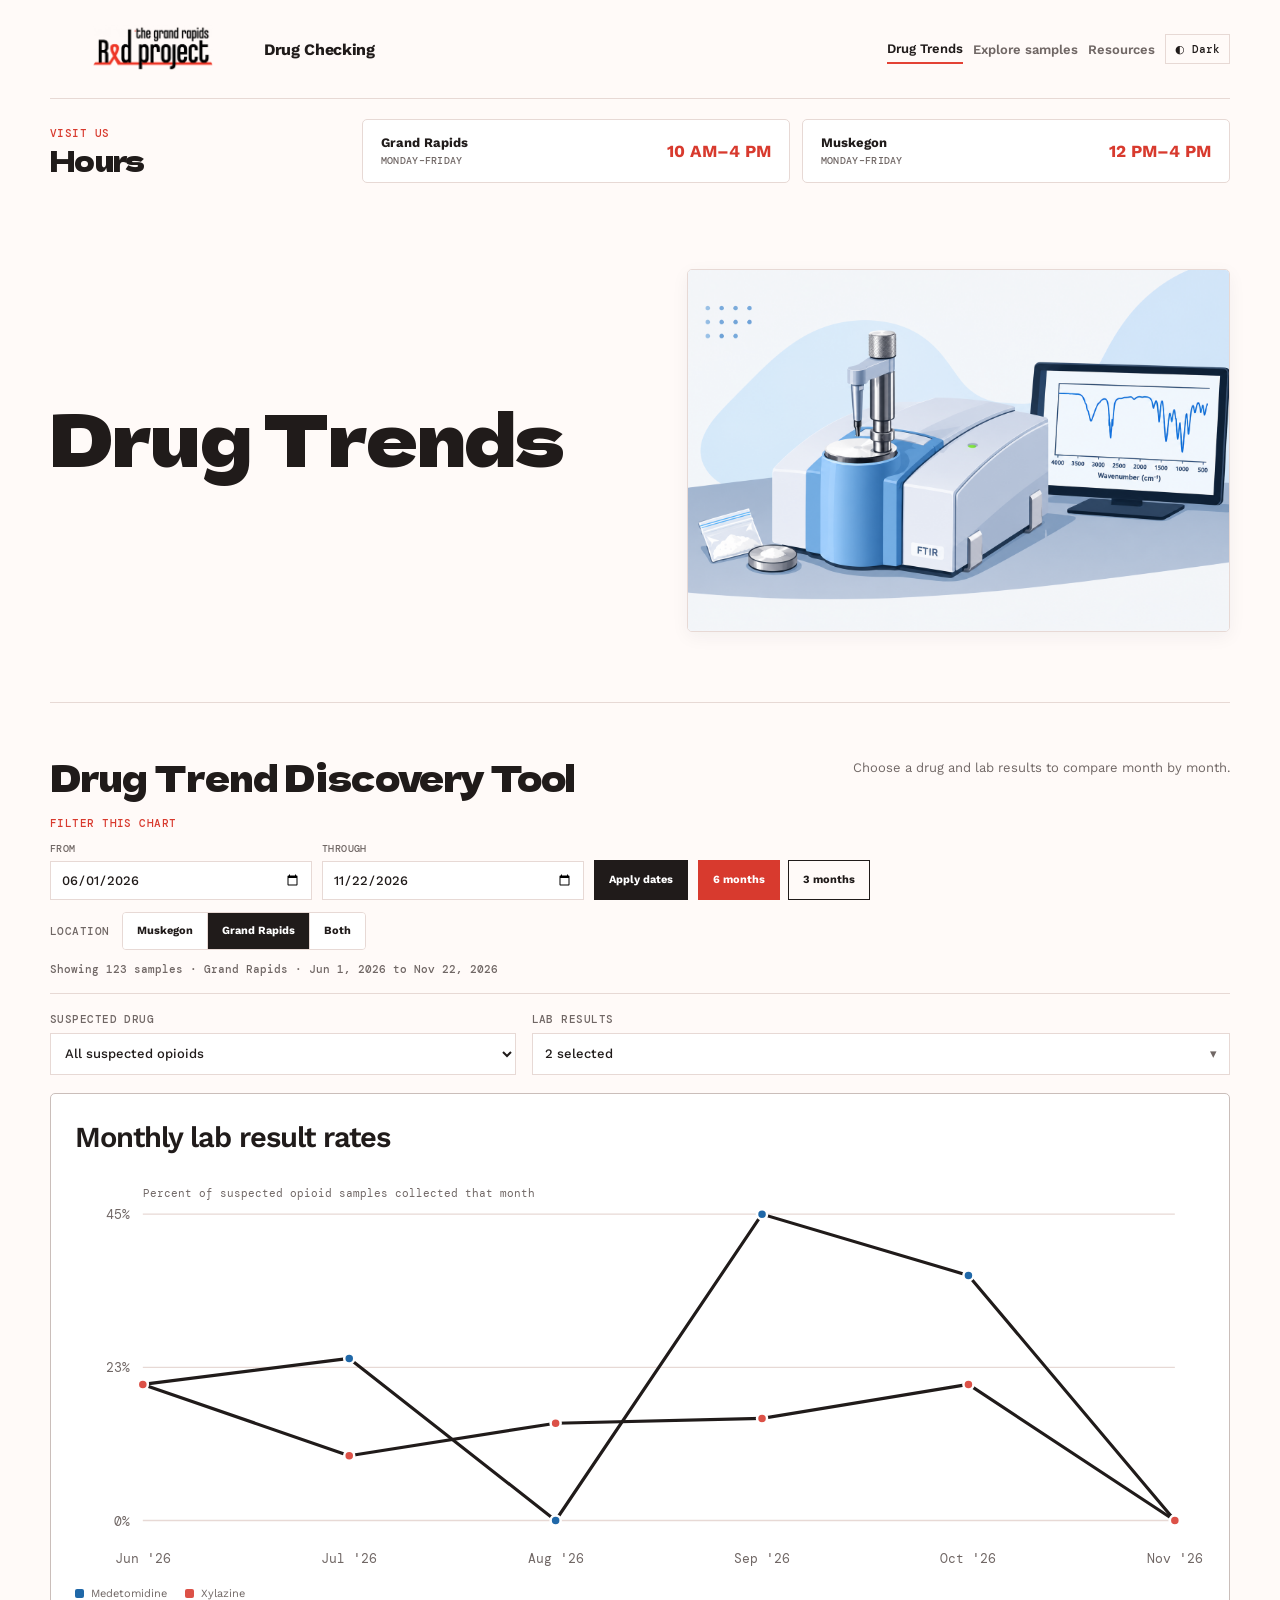
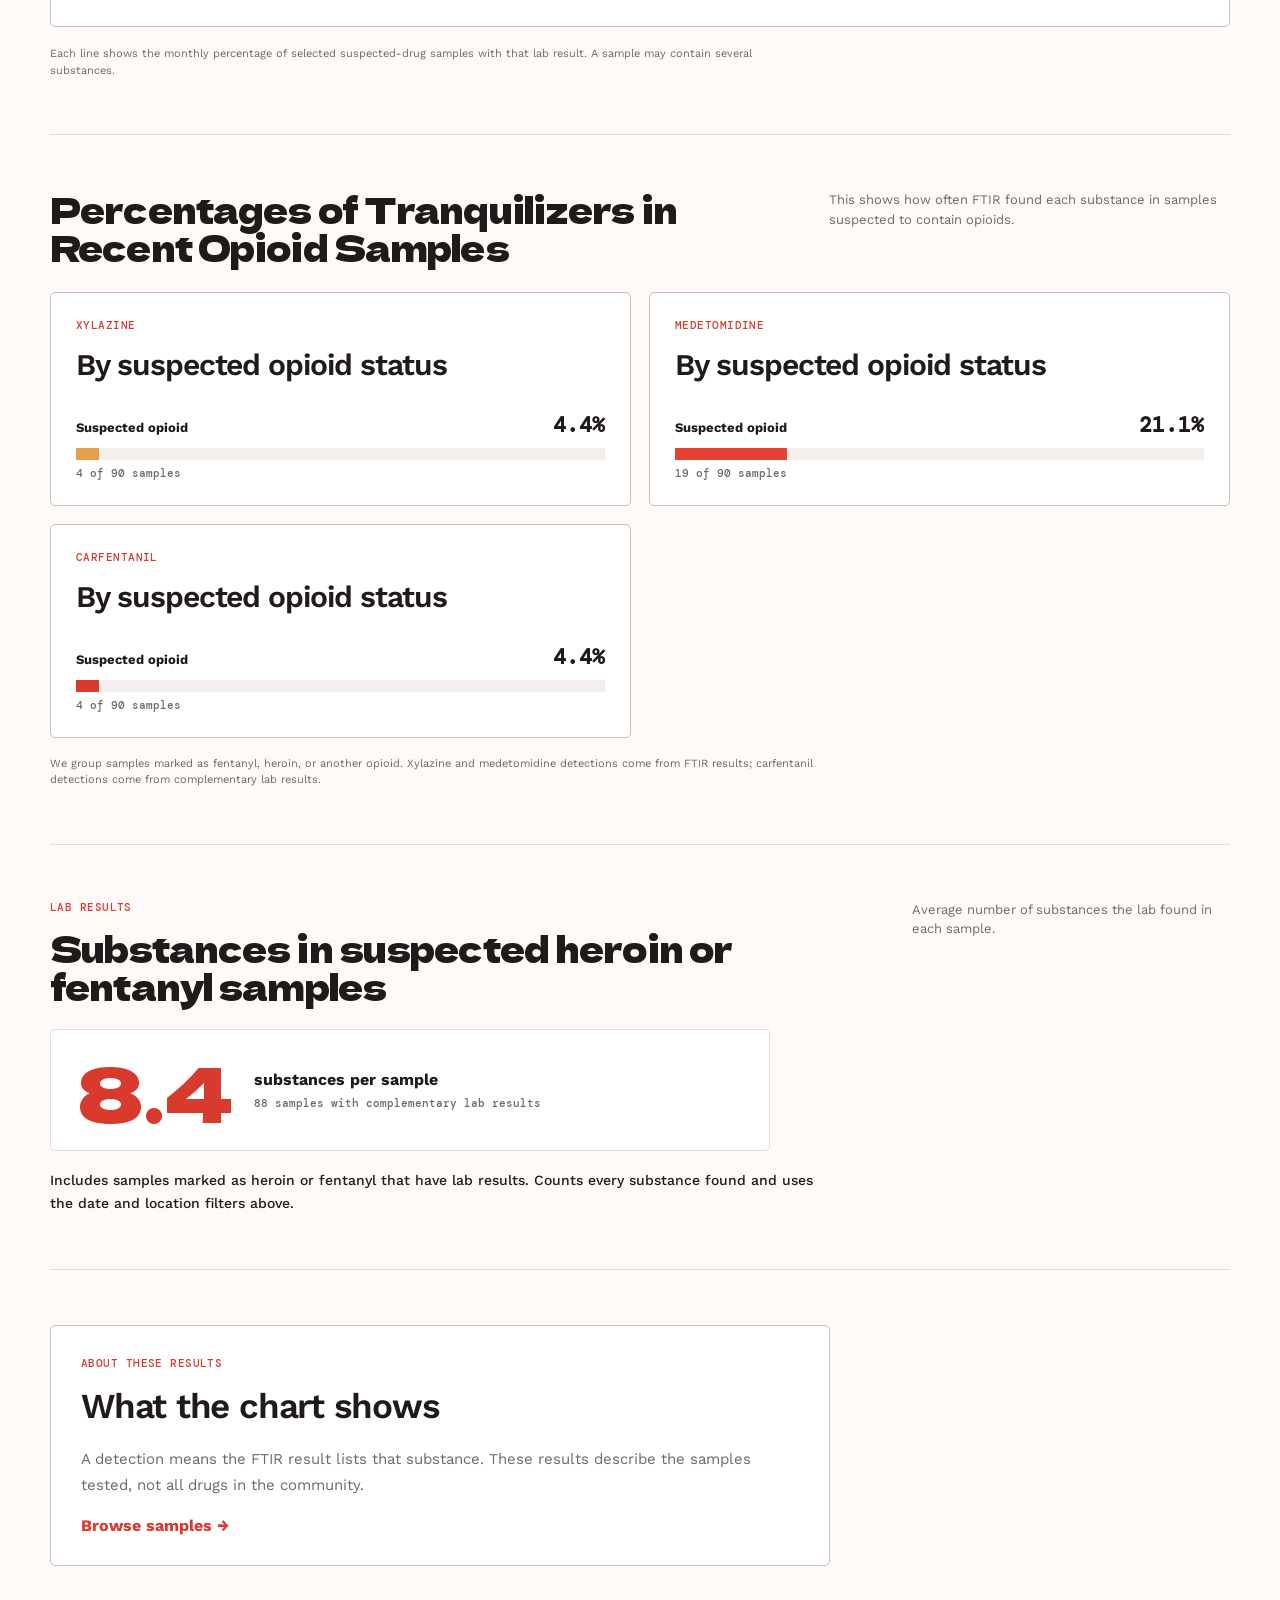
==== commit a99aace0: "Use lab results for carfentanil percentage" ====
--- a/index.html
+++ b/index.html
@@ -47,7 +47,7 @@
           <article class="panel expected-panel"><div class="panel-head"><div><p class="kicker">Medetomidine</p><h2>By suspected opioid status</h2></div></div><div id="medetomidineExpected" class="expected-chart" aria-live="polite"></div></article>
           <article class="panel expected-panel"><div class="panel-head"><div><p class="kicker">Carfentanil</p><h2>By suspected opioid status</h2></div></div><div id="carfentanilExpected" class="expected-chart" aria-live="polite"></div></article>
         </div>
-        <p class="fine-print expected-note">We group samples marked as fentanyl, heroin, or another opioid. A detection means the FTIR result lists xylazine, medetomidine, or carfentanil.</p>
+        <p class="fine-print expected-note">We group samples marked as fentanyl, heroin, or another opioid. Xylazine and medetomidine detections come from FTIR results; carfentanil detections come from complementary lab results.</p>
       </section>
       <section class="wrap section" aria-labelledby="lab-average-title">
         <div class="section-head"><div><p class="kicker">Lab results</p><h2 id="lab-average-title">Substances in suspected heroin or fentanyl samples</h2></div><p class="muted">Average number of substances the lab found in each sample.</p></div>
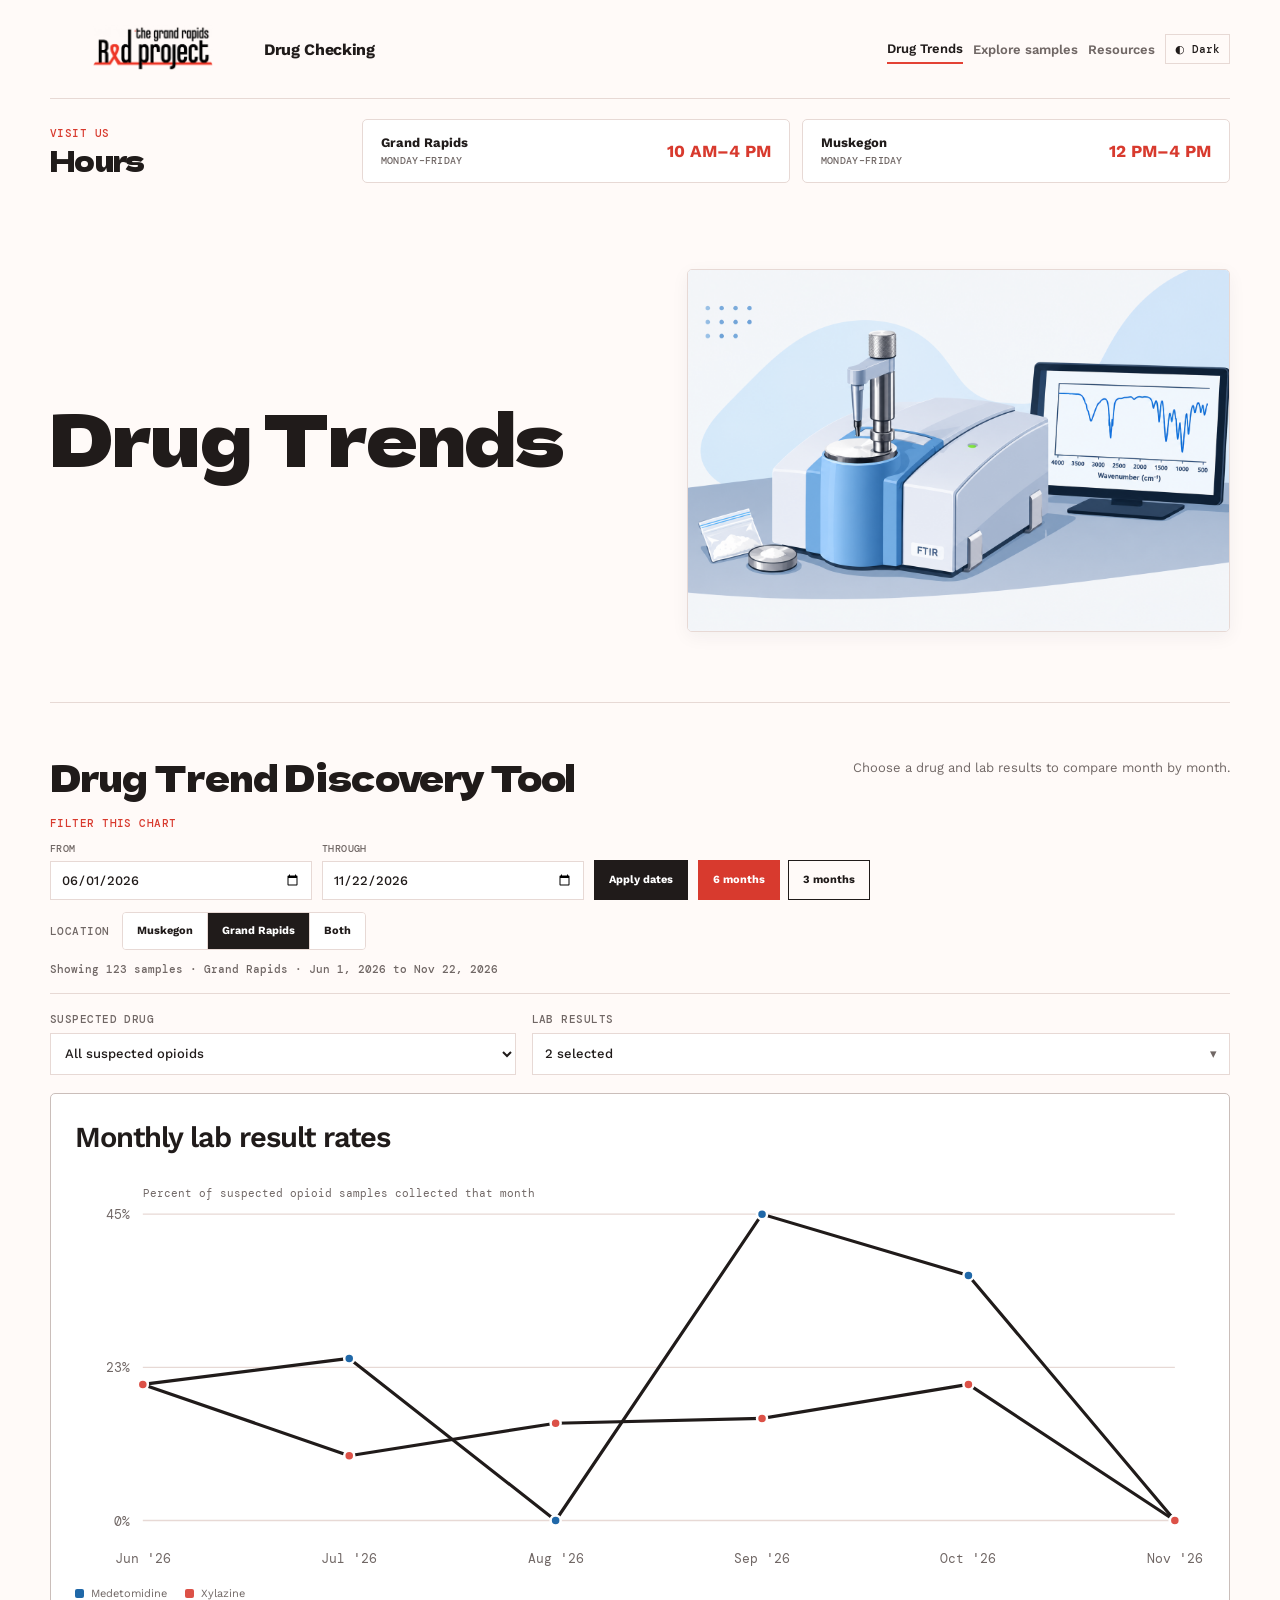
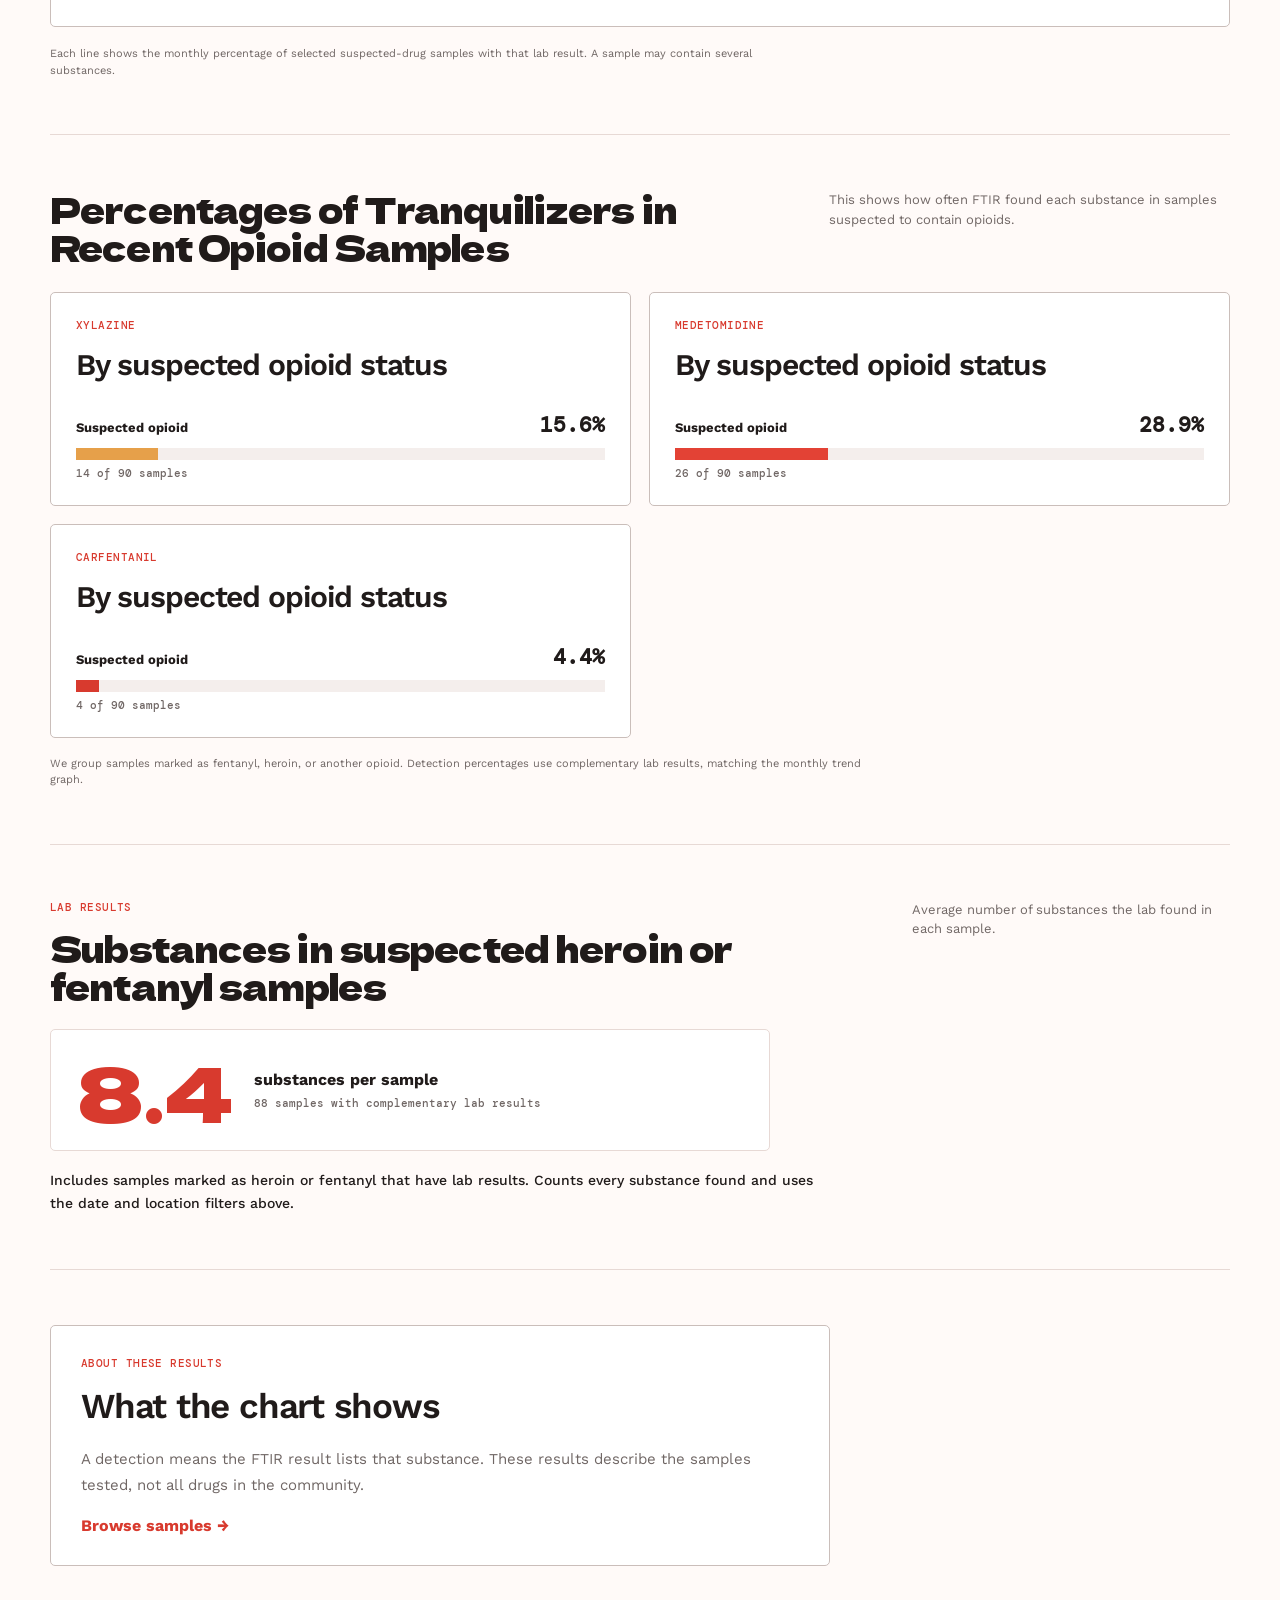
==== commit 1113ec42: "Align percentage panels with lab trend graph" ====
--- a/index.html
+++ b/index.html
@@ -47,7 +47,7 @@
           <article class="panel expected-panel"><div class="panel-head"><div><p class="kicker">Medetomidine</p><h2>By suspected opioid status</h2></div></div><div id="medetomidineExpected" class="expected-chart" aria-live="polite"></div></article>
           <article class="panel expected-panel"><div class="panel-head"><div><p class="kicker">Carfentanil</p><h2>By suspected opioid status</h2></div></div><div id="carfentanilExpected" class="expected-chart" aria-live="polite"></div></article>
         </div>
-        <p class="fine-print expected-note">We group samples marked as fentanyl, heroin, or another opioid. Xylazine and medetomidine detections come from FTIR results; carfentanil detections come from complementary lab results.</p>
+        <p class="fine-print expected-note">We group samples marked as fentanyl, heroin, or another opioid. Detection percentages use complementary lab results, matching the monthly trend graph.</p>
       </section>
       <section class="wrap section" aria-labelledby="lab-average-title">
         <div class="section-head"><div><p class="kicker">Lab results</p><h2 id="lab-average-title">Substances in suspected heroin or fentanyl samples</h2></div><p class="muted">Average number of substances the lab found in each sample.</p></div>
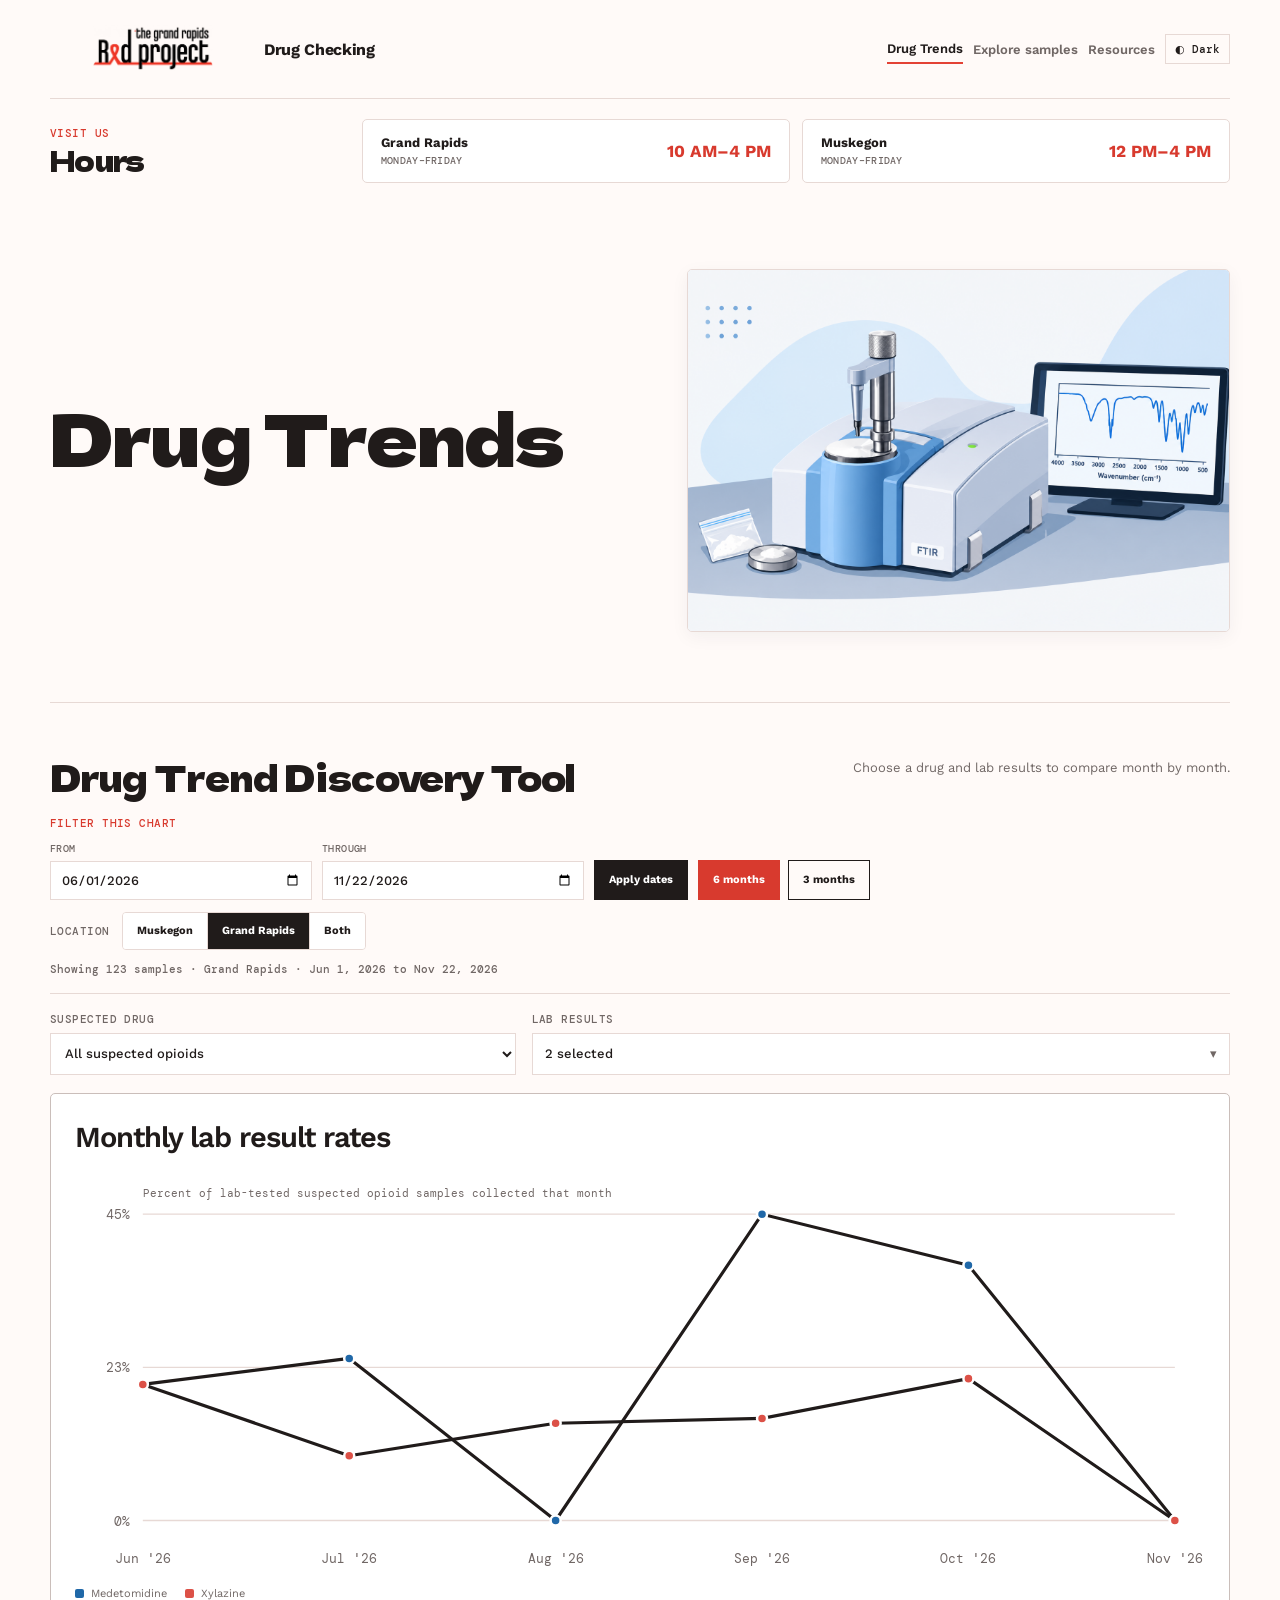
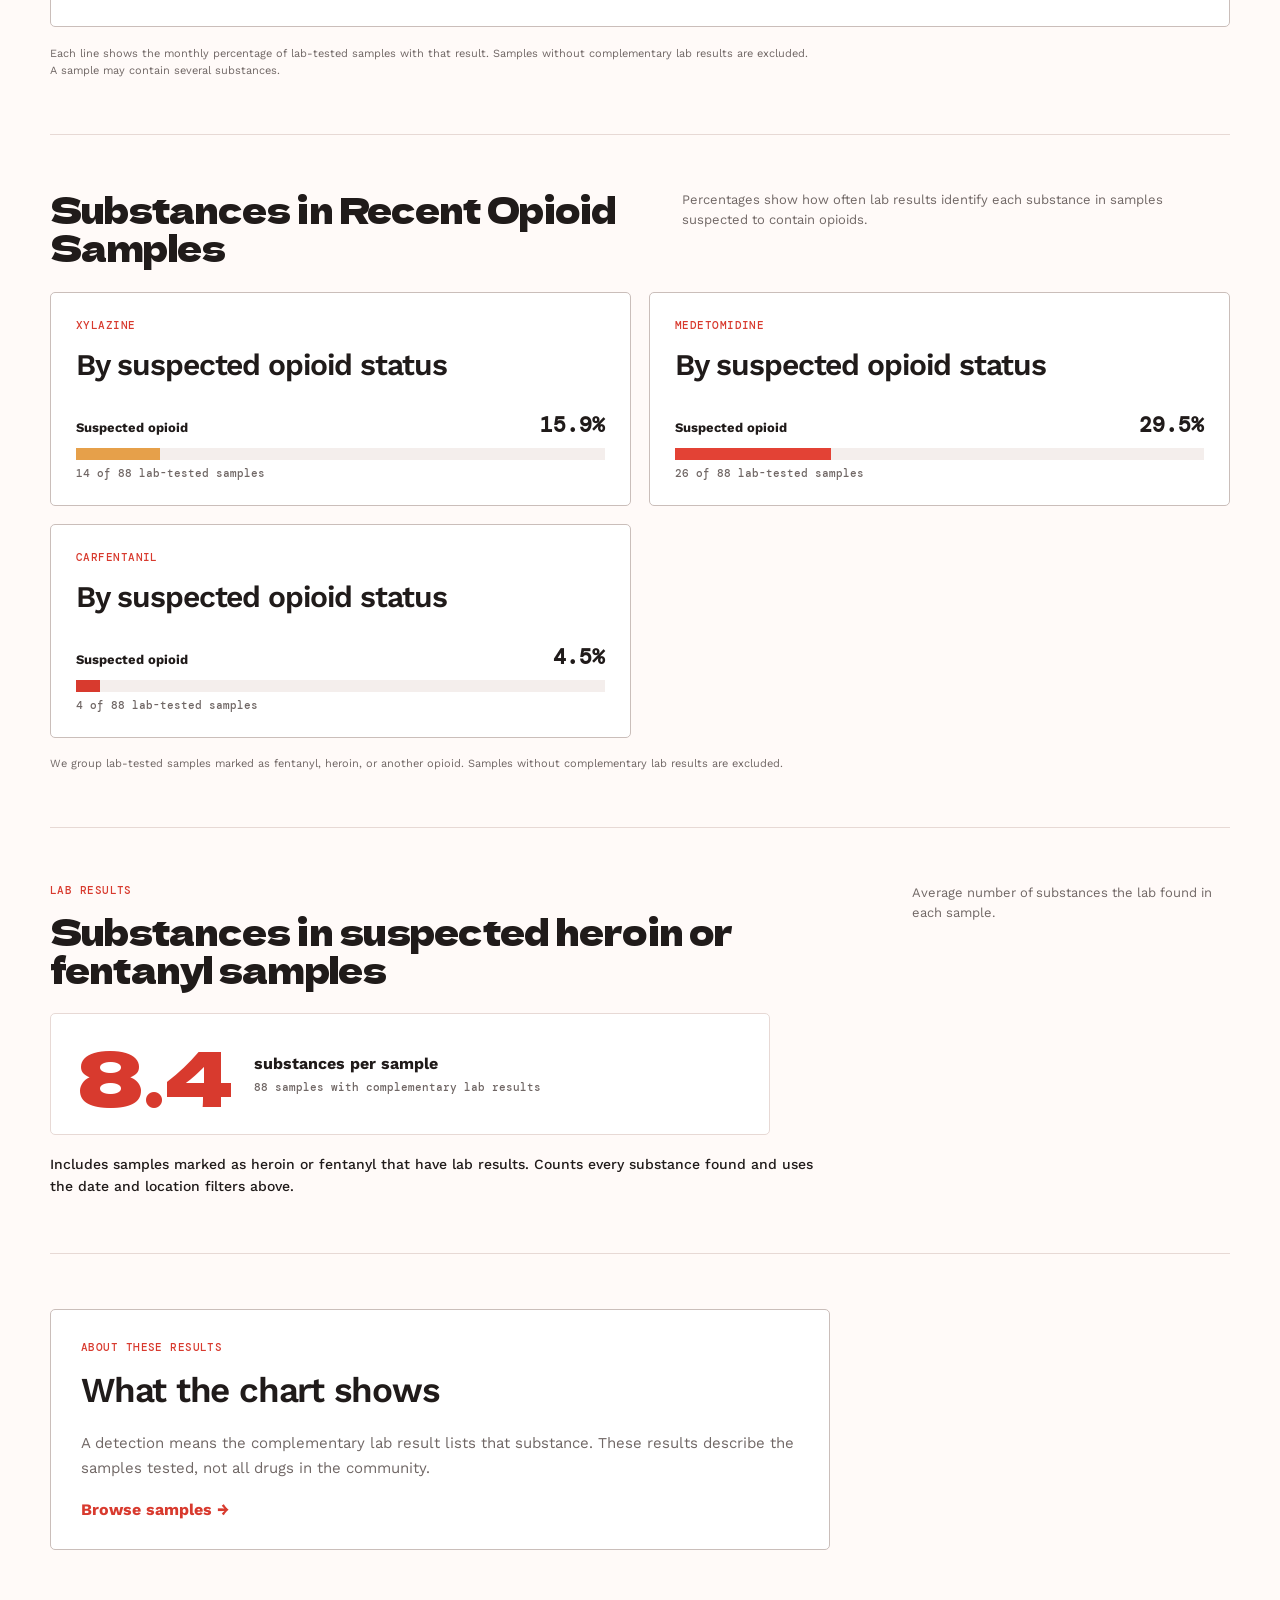
==== commit a5c5763b: "Use lab results throughout trends page" ====
--- a/index.html
+++ b/index.html
@@ -38,16 +38,16 @@
           <div class="contaminant-filter"><span class="trend-control-label" id="contaminantFilterLabel">Lab results</span><details id="contaminantPicker"><summary><span id="contaminantSelectionCount">Loading lab results…</span></summary><div class="contaminant-menu"><input id="contaminantSearch" type="search" placeholder="Search lab results" aria-label="Search complementary lab results"><div id="contaminantOptions" class="contaminant-options" role="group" aria-labelledby="contaminantFilterLabel"></div><button id="clearContaminants" class="clear-contaminants" type="button">Clear selections</button></div></details></div>
         </div>
         <article class="panel trend-panel combined-trend-panel"><div class="panel-head"><div><h2>Monthly lab result rates</h2></div></div><div class="chart-wrap"><svg id="combinedTrendChart" role="img" aria-label="Monthly percentage of samples matching the selected filters"></svg></div><div id="trendLegend" class="chart-legend" aria-label="Chart legend"></div></article>
-        <p class="fine-print trend-note">Each line shows the monthly percentage of selected suspected-drug samples with that lab result. A sample may contain several substances.</p>
+        <p class="fine-print trend-note">Each line shows the monthly percentage of lab-tested samples with that result. Samples without complementary lab results are excluded. A sample may contain several substances.</p>
       </section>
       <section class="wrap section" aria-labelledby="expected-title">
-        <div class="section-head"><div><h2 id="expected-title">Percentages of Tranquilizers in Recent Opioid Samples</h2></div><p class="muted">This shows how often FTIR found each substance in samples suspected to contain opioids.</p></div>
+        <div class="section-head"><div><h2 id="expected-title">Substances in Recent Opioid Samples</h2></div><p class="muted">Percentages show how often lab results identify each substance in samples suspected to contain opioids.</p></div>
         <div class="expected-grid">
           <article class="panel expected-panel"><div class="panel-head"><div><p class="kicker">Xylazine</p><h2>By suspected opioid status</h2></div></div><div id="xylazineExpected" class="expected-chart" aria-live="polite"></div></article>
           <article class="panel expected-panel"><div class="panel-head"><div><p class="kicker">Medetomidine</p><h2>By suspected opioid status</h2></div></div><div id="medetomidineExpected" class="expected-chart" aria-live="polite"></div></article>
           <article class="panel expected-panel"><div class="panel-head"><div><p class="kicker">Carfentanil</p><h2>By suspected opioid status</h2></div></div><div id="carfentanilExpected" class="expected-chart" aria-live="polite"></div></article>
         </div>
-        <p class="fine-print expected-note">We group samples marked as fentanyl, heroin, or another opioid. Detection percentages use complementary lab results, matching the monthly trend graph.</p>
+        <p class="fine-print expected-note">We group lab-tested samples marked as fentanyl, heroin, or another opioid. Samples without complementary lab results are excluded.</p>
       </section>
       <section class="wrap section" aria-labelledby="lab-average-title">
         <div class="section-head"><div><p class="kicker">Lab results</p><h2 id="lab-average-title">Substances in suspected heroin or fentanyl samples</h2></div><p class="muted">Average number of substances the lab found in each sample.</p></div>
@@ -55,7 +55,7 @@
         <p class="fine-print lab-average-note">Includes samples marked as heroin or fentanyl that have lab results. Counts every substance found and uses the date and location filters above.</p>
       </section>
       <section class="wrap section">
-        <article class="panel reading-panel"><p class="kicker">About these results</p><h2>What the chart shows</h2><p class="trend-copy">A detection means the FTIR result lists that substance. These results describe the samples tested, not all drugs in the community.</p><a class="text-link" href="samples.html">Browse samples →</a></article>
+        <article class="panel reading-panel"><p class="kicker">About these results</p><h2>What the chart shows</h2><p class="trend-copy">A detection means the complementary lab result lists that substance. These results describe the samples tested, not all drugs in the community.</p><a class="text-link" href="samples.html">Browse samples →</a></article>
       </section>
     </main>
       <template id="errorTemplate"><section class="error wrap"><p class="kicker">Data unavailable</p><h2>Samples could not be loaded.</h2><p>Refresh the page and try again.</p></section></template>
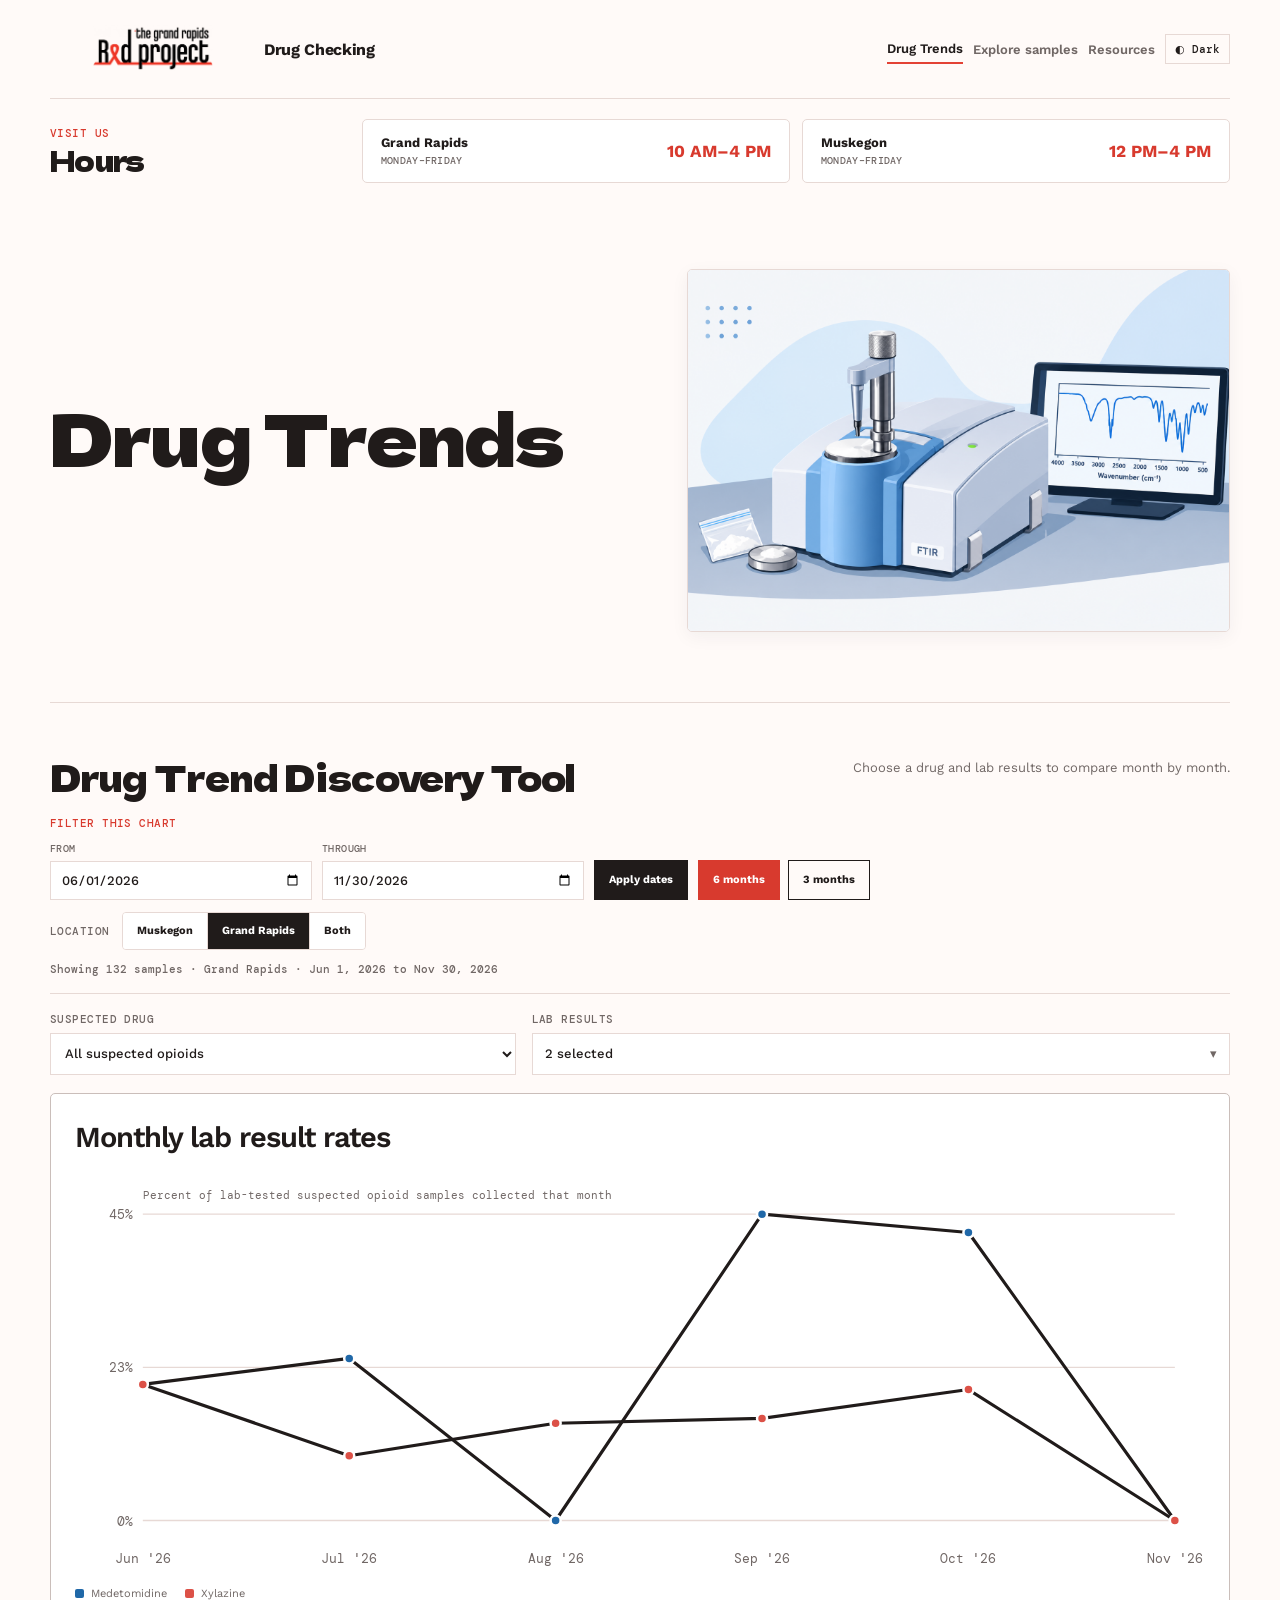
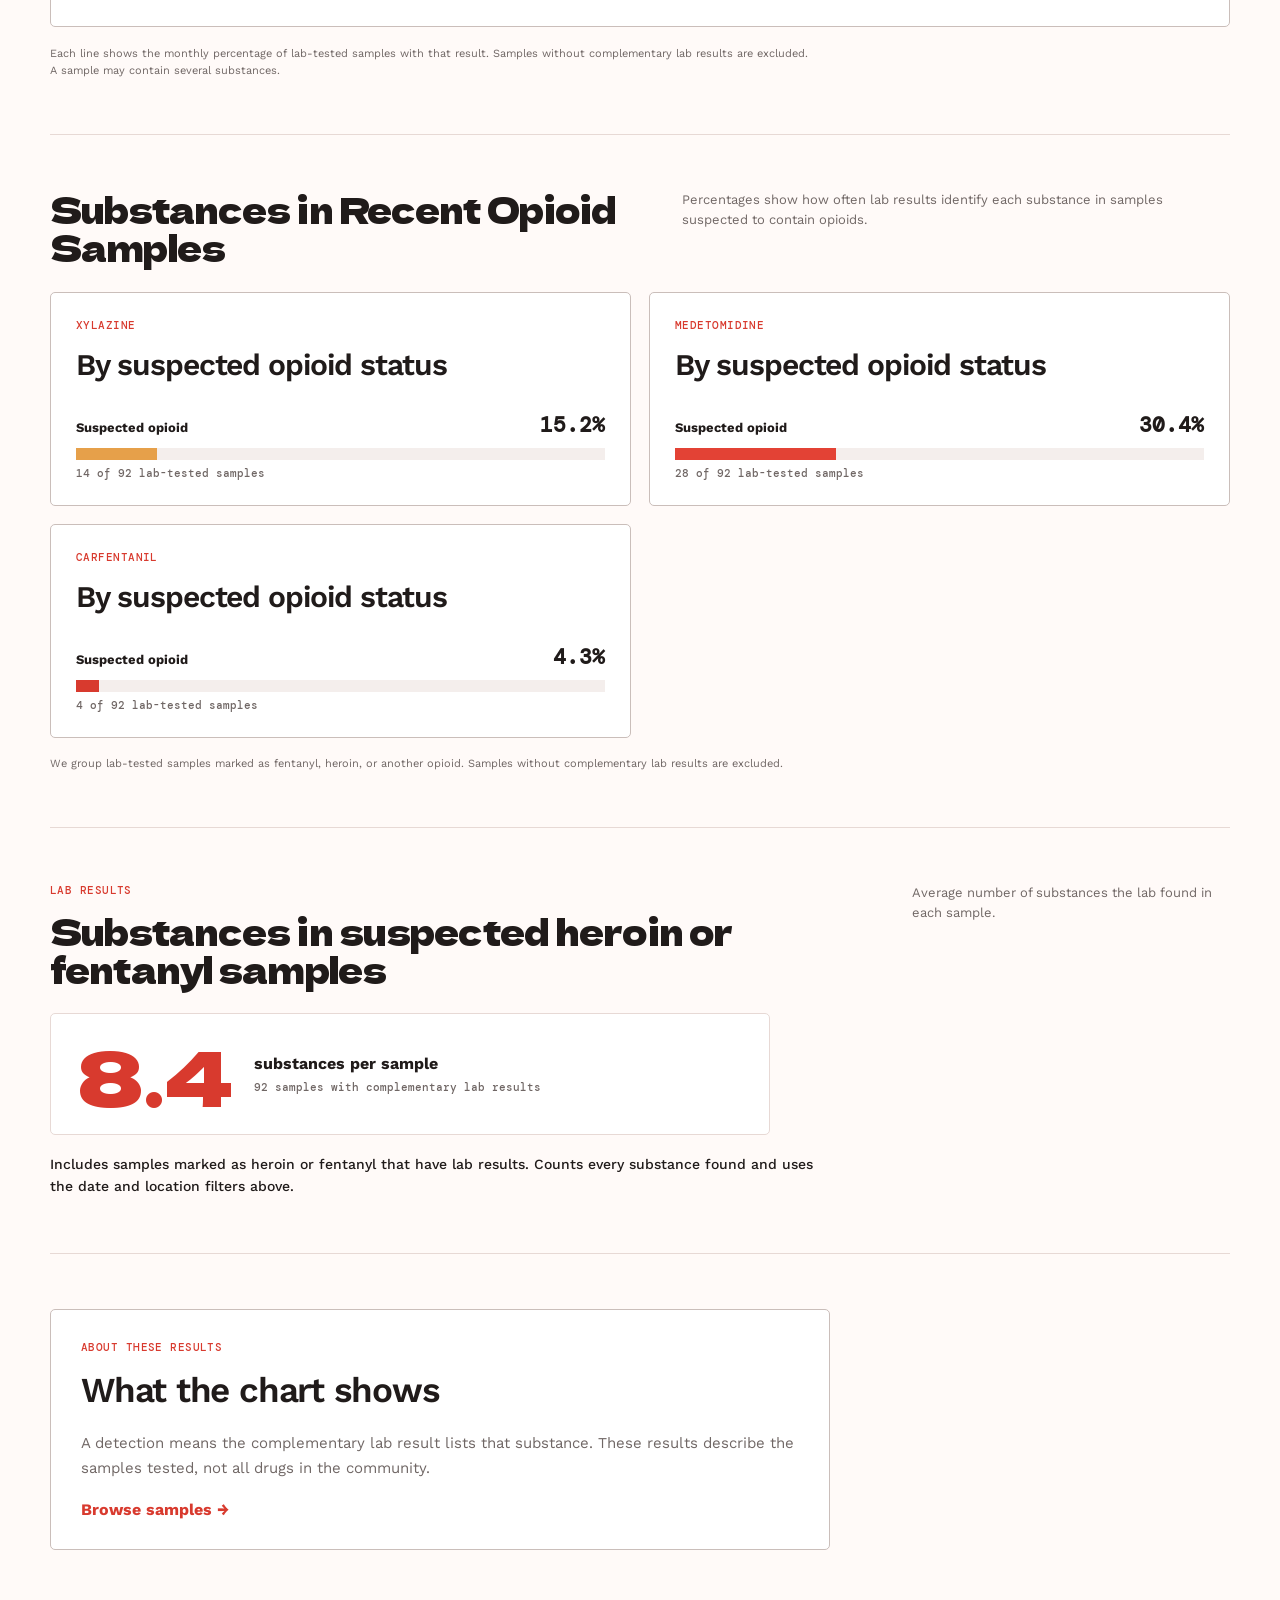
==== commit b2710b8d: "Use complete months for default trends" ====
--- a/index.html
+++ b/index.html
@@ -12,7 +12,7 @@
   </head>
   <body>
     <main>
-      <nav class="nav wrap"><a class="brand" href="index.html"><img class="brand-logo" src="assets/grand-rapids-red-project-logo.png" alt="Grand Rapids Red Project"><span class="brand-title">Drug Checking</span></a><div class="nav-actions"><a class="page-link active" href="index.html" aria-current="page">Drug Trends</a><a class="page-link" href="samples.html">Explore samples</a><a class="page-link" href="resources.html">Resources</a><button class="theme-toggle" id="themeToggle" type="button" aria-label="Switch to dark theme" title="Switch to dark theme"><span aria-hidden="true">◐</span><span class="theme-label">Dark</span></button></div></nav>
+      <nav class="nav wrap"><a class="brand" href="https://redproject.org"><img class="brand-logo" src="assets/grand-rapids-red-project-logo.png" alt="Grand Rapids Red Project"><span class="brand-title">Drug Checking</span></a><div class="nav-actions"><a class="page-link active" href="index.html" aria-current="page">Drug Trends</a><a class="page-link" href="samples.html">Explore samples</a><a class="page-link" href="resources.html">Resources</a><button class="theme-toggle" id="themeToggle" type="button" aria-label="Switch to dark theme" title="Switch to dark theme"><span aria-hidden="true">◐</span><span class="theme-label">Dark</span></button></div></nav>
       <section class="hours-strip wrap" aria-labelledby="hours-title">
         <div class="hours-heading"><p class="kicker">Visit us</p><h2 id="hours-title">Hours</h2></div>
         <article class="hours-card"><span>Grand Rapids</span><strong>10 AM–4 PM</strong><small>Monday–Friday</small></article>
@@ -59,6 +59,6 @@
       </section>
     </main>
       <template id="errorTemplate"><section class="error wrap"><p class="kicker">Data unavailable</p><h2>Samples could not be loaded.</h2><p>Refresh the page and try again.</p></section></template>
-    <script src="trends.js?v=trend-calendar-month-range-2"></script>
+    <script src="trends.js?v=complete-month-range-1"></script>
   </body>
 </html>
--- a/styles.css
+++ b/styles.css
@@ -90,3 +90,4 @@
 .resources-grid .resource-alert .resource-link:hover{color:var(--on-ink)}
 @media(max-width:900px){.priority-resources{grid-template-columns:repeat(2,minmax(0,1fr))}}
 @media(max-width:680px){.priority-resources{grid-template-columns:1fr;gap:13px}.priority-resources .priority-resource{min-height:96px;padding:22px}}
+@media(max-width:600px){.chart-wrap text{font-size:12px}.chart-wrap .axis-title{font-size:10px!important}.trend-line{stroke-width:3.25}}
